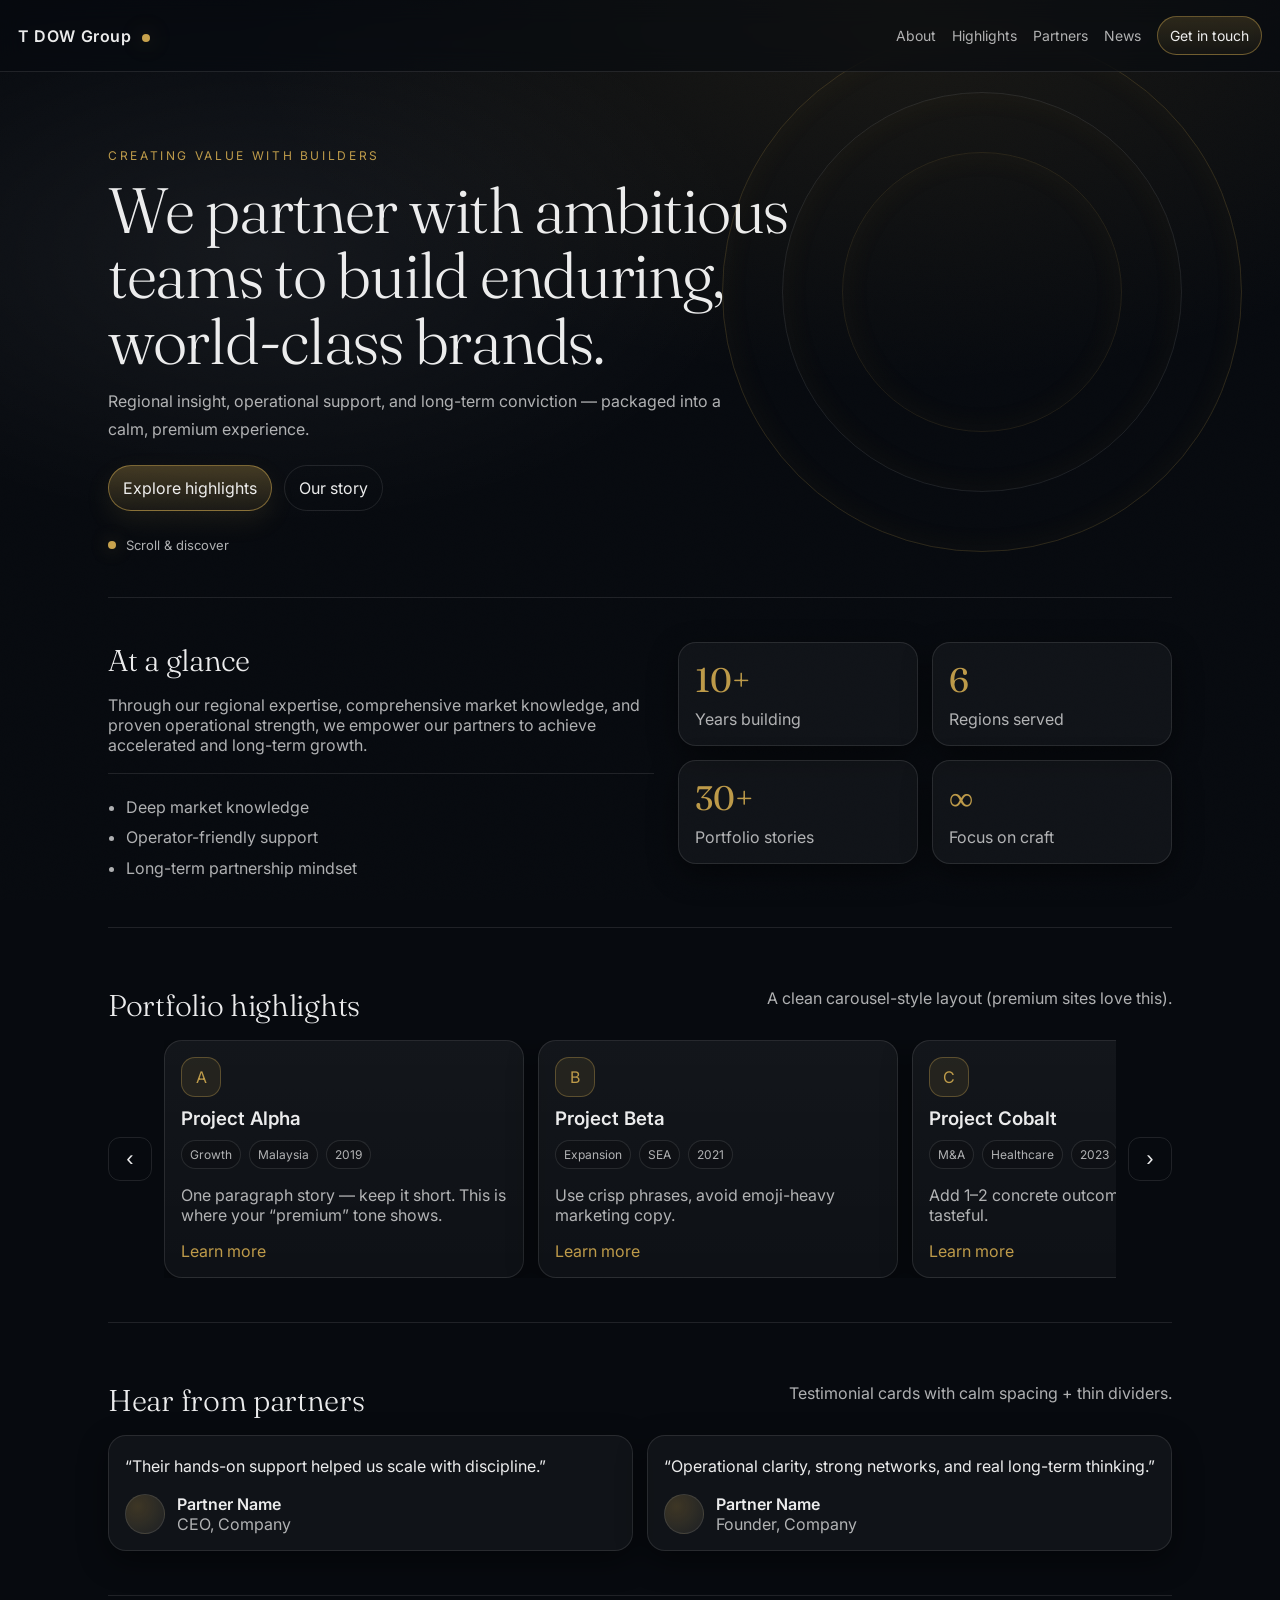
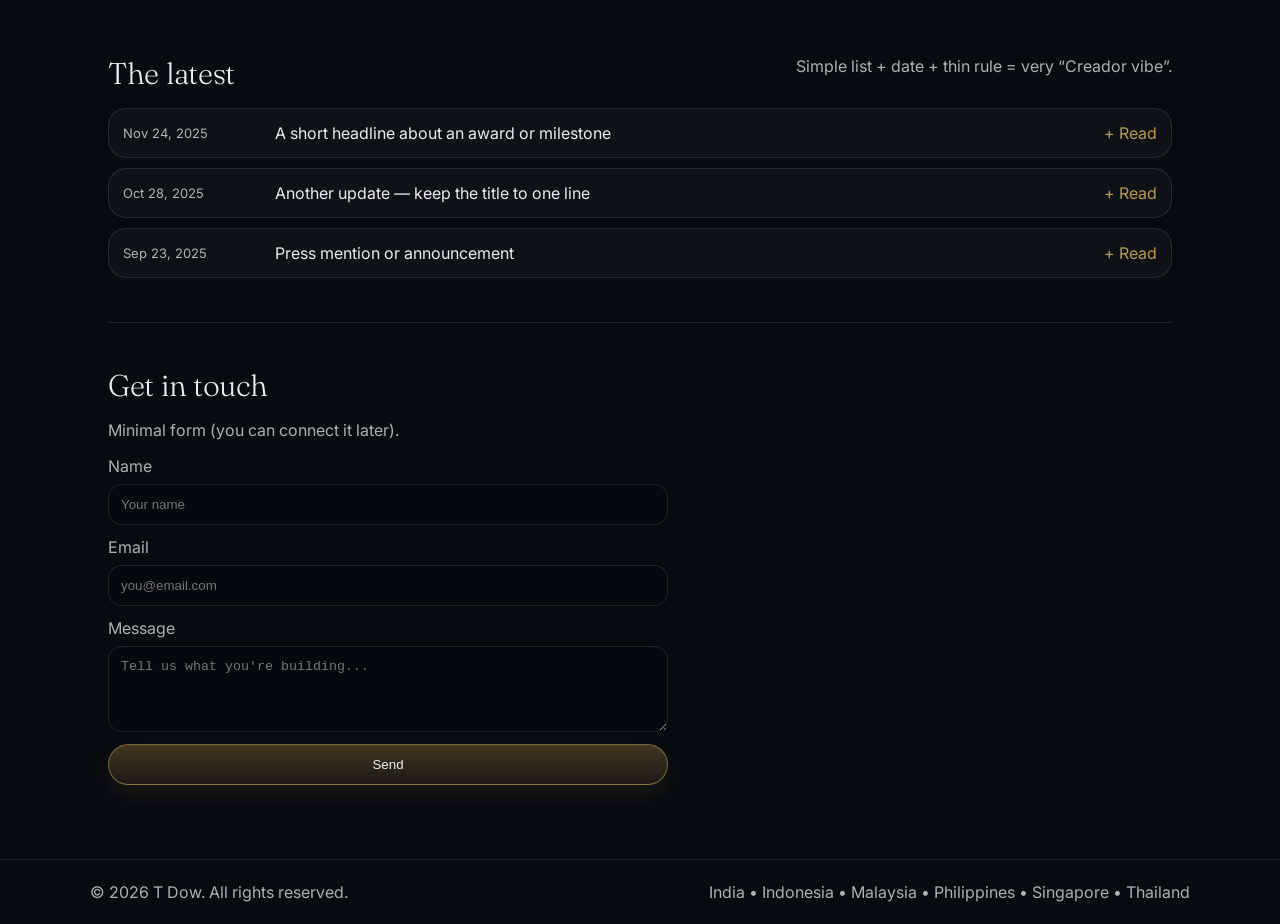
==== index.html @ 88ecb3a6 "Update index.html" ====
<!doctype html>
<html lang="en">
<head>
  <meta charset="UTF-8" />
  <meta name="viewport" content="width=device-width, initial-scale=1.0" />
  <title>T DOW GROUP (TDOW) | Regional Growth Partner</title>

  <meta name="description" content="T DOW GROUP (TDOW) is a regional growth and investment partner supporting ambitious teams across Southeast Asia.">

  <!-- Fonts (similar vibe: serif headline + clean sans) -->
  <link rel="preconnect" href="https://fonts.googleapis.com">
  <link rel="preconnect" href="https://fonts.gstatic.com" crossorigin>
  <link href="https://fonts.googleapis.com/css2?family=Fraunces:opsz,wght@9..144,300;9..144,500&family=Inter:wght@300;400;500;600&display=swap" rel="stylesheet">
  <link rel="icon" href="favicon.ico">
  <link rel="icon" type="image/png" sizes="192x192" href="favicon-192.png">
  <link rel="apple-touch-icon" sizes="192x192" href="favicon-192.png">

  <link rel="stylesheet" href="style.css" />
</head>
<body>
  <div class="noise" aria-hidden="true"></div>

  <header class="topbar">
    <a class="brand" href="#top">T DOW Group</a>

    <nav class="nav" id="nav">
      <a href="#about">About</a>
      <a href="#highlights">Highlights</a>
      <a href="#partners">Partners</a>
      <a href="#news">News</a>
      <a class="pill" href="#contact">Get in touch</a>
    </nav>

    <button class="menuBtn" id="menuBtn" aria-label="Toggle menu" aria-expanded="false">
      <span></span><span></span>
    </button>
  </header>

  <main id="top">
    <section class="hero">
      <div class="heroInner">
        <div class="kicker">Creating value with builders</div>
        <h1 class="headline">
          We partner with ambitious teams to build enduring, world-class brands.
        </h1>
        <p class="subhead">
          Regional insight, operational support, and long-term conviction — packaged into a calm, premium experience.
        </p>

        <div class="ctaRow">
          <a class="btn primary" href="#highlights">Explore highlights</a>
          <a class="btn ghost" href="#about">Our story</a>
        </div>

        <div class="scrollHint">
          <span class="dot"></span>
          <span>Scroll & discover</span>
        </div>
      </div>

      <div class="heroArt" aria-hidden="true">
        <div class="ring"></div>
        <div class="ring r2"></div>
        <div class="ring r3"></div>
      </div>
    </section>

    <section id="about" class="section split reveal">
      <div>
        <h2 class="h2">At a glance</h2>
        <p class="muted">
  Through our regional expertise, comprehensive market knowledge, and proven operational strength, we empower our partners to achieve accelerated and long-term growth.
</p>

        <div class="rule"></div>
        <ul class="bullets">
          <li>Deep market knowledge</li>
          <li>Operator-friendly support</li>
          <li>Long-term partnership mindset</li>
        </ul>
      </div>

      <div class="stats">
        <div class="statCard">
          <div class="statNum">10+</div>
          <div class="statLabel">Years building</div>
        </div>
        <div class="statCard">
          <div class="statNum">6</div>
          <div class="statLabel">Regions served</div>
        </div>
        <div class="statCard">
          <div class="statNum">30+</div>
          <div class="statLabel">Portfolio stories</div>
        </div>
        <div class="statCard">
          <div class="statNum">∞</div>
          <div class="statLabel">Focus on craft</div>
        </div>
      </div>
    </section>

    <section id="highlights" class="section reveal">
      <div class="sectionHead">
        <h2 class="h2">Portfolio highlights</h2>
        <p class="muted">A clean carousel-style layout (premium sites love this).</p>
      </div>

      <div class="carousel" aria-label="Highlights carousel">
        <button class="iconBtn" id="prevBtn" aria-label="Previous">‹</button>

        <div class="track" id="track">
          <!-- Card 1 -->
          <article class="card">
            <div class="logoStub">A</div>
            <h3>Project Alpha</h3>
            <div class="meta">
              <span class="tag">Growth</span>
              <span class="tag">Malaysia</span>
              <span class="tag">2019</span>
            </div>
            <p class="muted">
              One paragraph story — keep it short. This is where your “premium” tone shows.
            </p>
            <a class="link" href="#">Learn more</a>
          </article>

          <!-- Card 2 -->
          <article class="card">
            <div class="logoStub">B</div>
            <h3>Project Beta</h3>
            <div class="meta">
              <span class="tag">Expansion</span>
              <span class="tag">SEA</span>
              <span class="tag">2021</span>
            </div>
            <p class="muted">
              Use crisp phrases, avoid emoji-heavy marketing copy.
            </p>
            <a class="link" href="#">Learn more</a>
          </article>

          <!-- Card 3 -->
          <article class="card">
            <div class="logoStub">C</div>
            <h3>Project Cobalt</h3>
            <div class="meta">
              <span class="tag">M&amp;A</span>
              <span class="tag">Healthcare</span>
              <span class="tag">2023</span>
            </div>
            <p class="muted">
              Add 1–2 concrete outcomes, but keep it tasteful.
            </p>
            <a class="link" href="#">Learn more</a>
          </article>
        </div>

        <button class="iconBtn" id="nextBtn" aria-label="Next">›</button>
      </div>
    </section>

    <section id="partners" class="section reveal">
      <div class="sectionHead">
        <h2 class="h2">Hear from partners</h2>
        <p class="muted">Testimonial cards with calm spacing + thin dividers.</p>
      </div>

      <div class="grid2">
        <article class="quoteCard">
          <p>“Their hands-on support helped us scale with discipline.”</p>
          <div class="who">
            <div class="avatar"></div>
            <div>
              <div class="name">Partner Name</div>
              <div class="title muted">CEO, Company</div>
            </div>
          </div>
        </article>

        <article class="quoteCard">
          <p>“Operational clarity, strong networks, and real long-term thinking.”</p>
          <div class="who">
            <div class="avatar"></div>
            <div>
              <div class="name">Partner Name</div>
              <div class="title muted">Founder, Company</div>
            </div>
          </div>
        </article>
      </div>
    </section>

    <section id="news" class="section reveal">
      <div class="sectionHead">
        <h2 class="h2">The latest</h2>
        <p class="muted">Simple list + date + thin rule = very “Creador vibe”.</p>
      </div>

      <div class="newsList">
        <a class="newsItem" href="#">
          <span class="date">Nov 24, 2025</span>
          <span class="title">A short headline about an award or milestone</span>
          <span class="more">+ Read</span>
        </a>
        <a class="newsItem" href="#">
          <span class="date">Oct 28, 2025</span>
          <span class="title">Another update — keep the title to one line</span>
          <span class="more">+ Read</span>
        </a>
        <a class="newsItem" href="#">
          <span class="date">Sep 23, 2025</span>
          <span class="title">Press mention or announcement</span>
          <span class="more">+ Read</span>
        </a>
      </div>
    </section>

    <section id="contact" class="section reveal contact">
      <h2 class="h2">Get in touch</h2>
      <p class="muted">Minimal form (you can connect it later).</p>

      <form class="form" id="contactForm">
        <label>
          Name
          <input name="name" required placeholder="Your name" />
        </label>
        <label>
          Email
          <input name="email" type="email" required placeholder="you@email.com" />
        </label>
        <label>
          Message
          <textarea name="message" rows="4" required placeholder="Tell us what you're building..."></textarea>
        </label>
        <button class="btn primary" type="submit">Send</button>
        <div class="formNote muted" id="formNote"></div>
      </form>
    </section>
  </main>

  <footer class="footer">
    <div class="footerInner">
      <div class="muted">© <span id="year"></span> T Dow. All rights reserved.</div>
      <div class="muted">India • Indonesia • Malaysia • Philippines • Singapore • Thailand</div>
    </div>
  </footer>

  <script src="script.js"></script>
</body>
</html>
---- style.css ----
:root{
  --bg: #070A0F;
  --panel: rgba(255,255,255,0.04);
  --line: rgba(255,255,255,0.10);
  --text: rgba(255,255,255,0.92);
  --muted: rgba(255,255,255,0.68);
  --gold: #C7A24D;
  --gold2: #9D7E36;

  --radius: 18px;
  --shadow: 0 10px 30px rgba(0,0,0,0.45);
}

*{ box-sizing:border-box; }
html{ scroll-behavior:smooth; }
body{
  margin:0;
  background: radial-gradient(1200px 700px at 70% 0%, rgba(199,162,77,0.10), transparent 55%),
              radial-gradient(900px 500px at 20% 10%, rgba(255,255,255,0.06), transparent 55%),
              var(--bg);
  color:var(--text);
  font-family: Inter, system-ui, -apple-system, Segoe UI, Roboto, Arial, sans-serif;
}

.noise{
  pointer-events:none;
  position:fixed;
  inset:0;
  background-image:url("data:image/svg+xml,%3Csvg xmlns='http://www.w3.org/2000/svg' width='200' height='200'%3E%3Cfilter id='n'%3E%3CfeTurbulence type='fractalNoise' baseFrequency='.9' numOctaves='3' stitchTiles='stitch'/%3E%3C/filter%3E%3Crect width='200' height='200' filter='url(%23n)' opacity='.25'/%3E%3C/svg%3E");
  opacity:.10;
  mix-blend-mode:overlay;
}

/* Topbar */
.topbar{
  position:sticky;
  top:0;
  z-index:20;
  display:flex;
  align-items:center;
  justify-content:space-between;
  padding:16px 18px;
  border-bottom:1px solid var(--line);
  background: rgba(7,10,15,0.55);
  backdrop-filter: blur(12px);
}

.brand{
  color:var(--text);
  text-decoration:none;
  letter-spacing:.6px;
  font-weight:600;
}
.brand::after{
  content:"";
  display:inline-block;
  width:8px; height:8px;
  margin-left:10px;
  border-radius:99px;
  background: var(--gold);
  box-shadow: 0 0 22px rgba(199,162,77,.35);
}

.nav{
  display:flex;
  gap:16px;
  align-items:center;
}
.nav a{
  color:var(--muted);
  text-decoration:none;
  font-size:14px;
}
.nav a:hover{ color:var(--text); }

.pill{
  border:1px solid rgba(199,162,77,.45);
  padding:10px 12px;
  border-radius:999px;
  color:var(--text) !important;
  background: linear-gradient(180deg, rgba(199,162,77,.18), rgba(199,162,77,.06));
}

.menuBtn{
  display:none;
  width:44px; height:44px;
  border:1px solid var(--line);
  border-radius:12px;
  background:transparent;
  cursor:pointer;
  padding:10px;
}
.menuBtn span{
  display:block;
  height:2px;
  background:var(--text);
  margin:6px 0;
  border-radius:99px;
  opacity:.9;
}

/* Layout */
main{ max-width:1100px; margin:0 auto; padding: 0 18px; }

.hero{
  position:relative;
  padding: 72px 0 44px;
  border-bottom:1px solid var(--line);
}
.heroInner{ max-width:760px; }

.kicker{
  display:inline-block;
  font-size:12px;
  letter-spacing: .22em;
  text-transform:uppercase;
  color: rgba(199,162,77,0.95);
  margin-bottom: 14px;
}
.headline{
  font-family: Fraunces, serif;
  font-weight: 300;
  letter-spacing: -.02em;
  font-size: clamp(40px, 5vw, 64px);
  line-height: 1.02;
  margin: 0 0 14px;
}
.subhead{
  margin: 0 0 22px;
  color: var(--muted);
  max-width: 62ch;
  font-size: 16px;
  line-height: 1.75;
}

.ctaRow{ display:flex; gap:12px; flex-wrap:wrap; }

.btn{
  display:inline-flex;
  align-items:center;
  justify-content:center;
  padding: 12px 14px;
  border-radius: 999px;
  border: 1px solid var(--line);
  color: var(--text);
  text-decoration:none;
  background: transparent;
  cursor:pointer;
}
.btn.primary{
  border-color: rgba(199,162,77,.55);
  background: linear-gradient(180deg, rgba(199,162,77,.30), rgba(199,162,77,.10));
  box-shadow: 0 10px 26px rgba(199,162,77,0.10);
}
.btn.ghost:hover{ border-color: rgba(199,162,77,.55); }

.scrollHint{
  margin-top: 26px;
  display:flex;
  gap:10px;
  align-items:center;
  color: var(--muted);
  font-size: 13px;
}
.scrollHint .dot{
  width: 8px; height: 8px;
  border-radius:999px;
  background: var(--gold);
  box-shadow: 0 0 18px rgba(199,162,77,.35);
  animation: pulse 1.6s infinite ease-in-out;
}
@keyframes pulse{
  0%,100%{ transform: translateY(0); opacity: .7; }
  50%{ transform: translateY(3px); opacity: 1; }
}

/* Hero art rings */
.heroArt{
  position:absolute;
  inset: 0 0 auto auto;
  width: 520px;
  height: 520px;
  transform: translate(70px, -40px);
  opacity: .9;
  pointer-events:none;
}
.ring{
  position:absolute;
  inset: 0;
  border-radius: 999px;
  border: 1px solid rgba(199,162,77,.22);
  box-shadow: inset 0 0 40px rgba(199,162,77,.06);
}
.r2{ inset: 60px; border-color: rgba(255,255,255,.10); }
.r3{ inset: 120px; border-color: rgba(199,162,77,.14); }

.section{
  padding: 44px 0;
  border-bottom: 1px solid var(--line);
}
.sectionHead{
  display:flex;
  align-items:flex-end;
  justify-content:space-between;
  gap:18px;
  margin-bottom: 16px;
}
.h2{
  font-family: Fraunces, serif;
  font-weight: 300;
  letter-spacing: -.01em;
  margin:0;
  font-size: 30px;
}
.muted{ color: var(--muted); }
.rule{
  height:1px;
  background: var(--line);
  margin: 18px 0;
}
.bullets{
  padding-left: 18px;
  margin: 0;
  color: var(--muted);
  line-height: 1.9;
}

.split{
  display:grid;
  grid-template-columns: 1.05fr .95fr;
  gap: 24px;
  align-items:start;
}
.stats{
  display:grid;
  grid-template-columns: repeat(2, minmax(0,1fr));
  gap: 14px;
}
.statCard{
  border:1px solid var(--line);
  border-radius: var(--radius);
  background: var(--panel);
  padding: 16px;
  box-shadow: var(--shadow);
}
.statNum{
  font-family: Fraunces, serif;
  font-size: 34px;
  color: rgba(199,162,77,0.95);
}
.statLabel{ margin-top: 8px; color: var(--muted); }

/* Carousel */
.carousel{
  display:grid;
  grid-template-columns: 44px 1fr 44px;
  gap: 12px;
  align-items:center;
}
.iconBtn{
  width:44px; height:44px;
  border-radius: 12px;
  border:1px solid var(--line);
  background: transparent;
  color: var(--text);
  font-size: 22px;
  cursor:pointer;
}
.iconBtn:hover{ border-color: rgba(199,162,77,.45); }

.track{
  display:flex;
  gap: 14px;
  overflow:hidden;
  scroll-behavior:smooth;
}
.card{
  min-width: min(360px, 86vw);
  border:1px solid var(--line);
  background: linear-gradient(180deg, rgba(255,255,255,0.05), rgba(255,255,255,0.03));
  border-radius: var(--radius);
  padding: 16px;
  box-shadow: var(--shadow);
}
.logoStub{
  width: 40px; height: 40px;
  border-radius: 14px;
  display:grid;
  place-items:center;
  border: 1px solid rgba(199,162,77,.35);
  color: rgba(199,162,77,.95);
  background: rgba(199,162,77,.10);
  margin-bottom: 10px;
}
.card h3{ margin: 0 0 10px; font-weight: 600; }
.meta{ display:flex; gap:8px; flex-wrap:wrap; margin-bottom: 10px; }
.tag{
  font-size: 12px;
  color: var(--muted);
  border:1px solid var(--line);
  padding: 6px 8px;
  border-radius: 999px;
  background: rgba(0,0,0,0.10);
}
.link{
  color: rgba(199,162,77,.95);
  text-decoration:none;
}
.link:hover{ text-decoration:underline; }

/* Quotes + News */
.grid2{
  display:grid;
  grid-template-columns: repeat(2, minmax(0,1fr));
  gap: 14px;
}
.quoteCard{
  border:1px solid var(--line);
  border-radius: var(--radius);
  background: var(--panel);
  padding: 16px;
  box-shadow: var(--shadow);
}
.quoteCard p{
  margin:0 0 14px;
  line-height:1.75;
}
.who{ display:flex; gap:12px; align-items:center; }
.avatar{
  width:40px; height:40px;
  border-radius:999px;
  border:1px solid var(--line);
  background: radial-gradient(circle at 30% 30%, rgba(199,162,77,.25), rgba(255,255,255,.06));
}
.name{ font-weight:600; }

.newsList{ display:grid; gap: 10px; }
.newsItem{
  display:grid;
  grid-template-columns: 140px 1fr 70px;
  gap: 12px;
  align-items:center;
  padding: 14px;
  border:1px solid var(--line);
  border-radius: var(--radius);
  background: rgba(255,255,255,0.03);
  text-decoration:none;
  color: var(--text);
}
.newsItem:hover{ border-color: rgba(199,162,77,.35); }
.date{ color: var(--muted); font-size: 13px; }
.more{ color: rgba(199,162,77,.95); text-align:right; }

/* Contact */
.contact{ border-bottom: none; }
.form{
  margin-top: 14px;
  max-width: 560px;
  display:grid;
  gap: 12px;
}
label{ display:grid; gap: 8px; color: var(--muted); }
input, textarea{
  padding: 12px 12px;
  border-radius: 14px;
  border:1px solid var(--line);
  background: rgba(0,0,0,0.18);
  color: var(--text);
  outline:none;
}
input:focus, textarea:focus{ border-color: rgba(199,162,77,.55); }
.formNote{ min-height: 18px; }

/* Footer */
.footer{
  border-top: 1px solid var(--line);
  padding: 22px 18px;
}
.footerInner{
  max-width:1100px;
  margin:0 auto;
  display:flex;
  justify-content:space-between;
  gap:18px;
  flex-wrap:wrap;
}

/* Reveal animation */
.reveal{
  opacity: 0;
  transform: translateY(10px);
  transition: opacity .7s ease, transform .7s ease;
}
.reveal.in{
  opacity: 1;
  transform: translateY(0);
}

/* Responsive */
@media (max-width: 860px){
  .heroArt{ display:none; }
  .split{ grid-template-columns: 1fr; }
  .grid2{ grid-template-columns: 1fr; }
  .sectionHead{ flex-direction:column; align-items:flex-start; }
  .newsItem{ grid-template-columns: 1fr; gap: 6px; }
  .more{ text-align:left; }
  .menuBtn{ display:block; }
  .nav{
    position: fixed;
    top: 70px;
    right: 18px;
    left: 18px;
    display:none;
    flex-direction:column;
    padding: 14px;
    border:1px solid var(--line);
    border-radius: 16px;
    background: rgba(7,10,15,0.85);
    backdrop-filter: blur(12px);
  }
  .nav.open{ display:flex; }
}
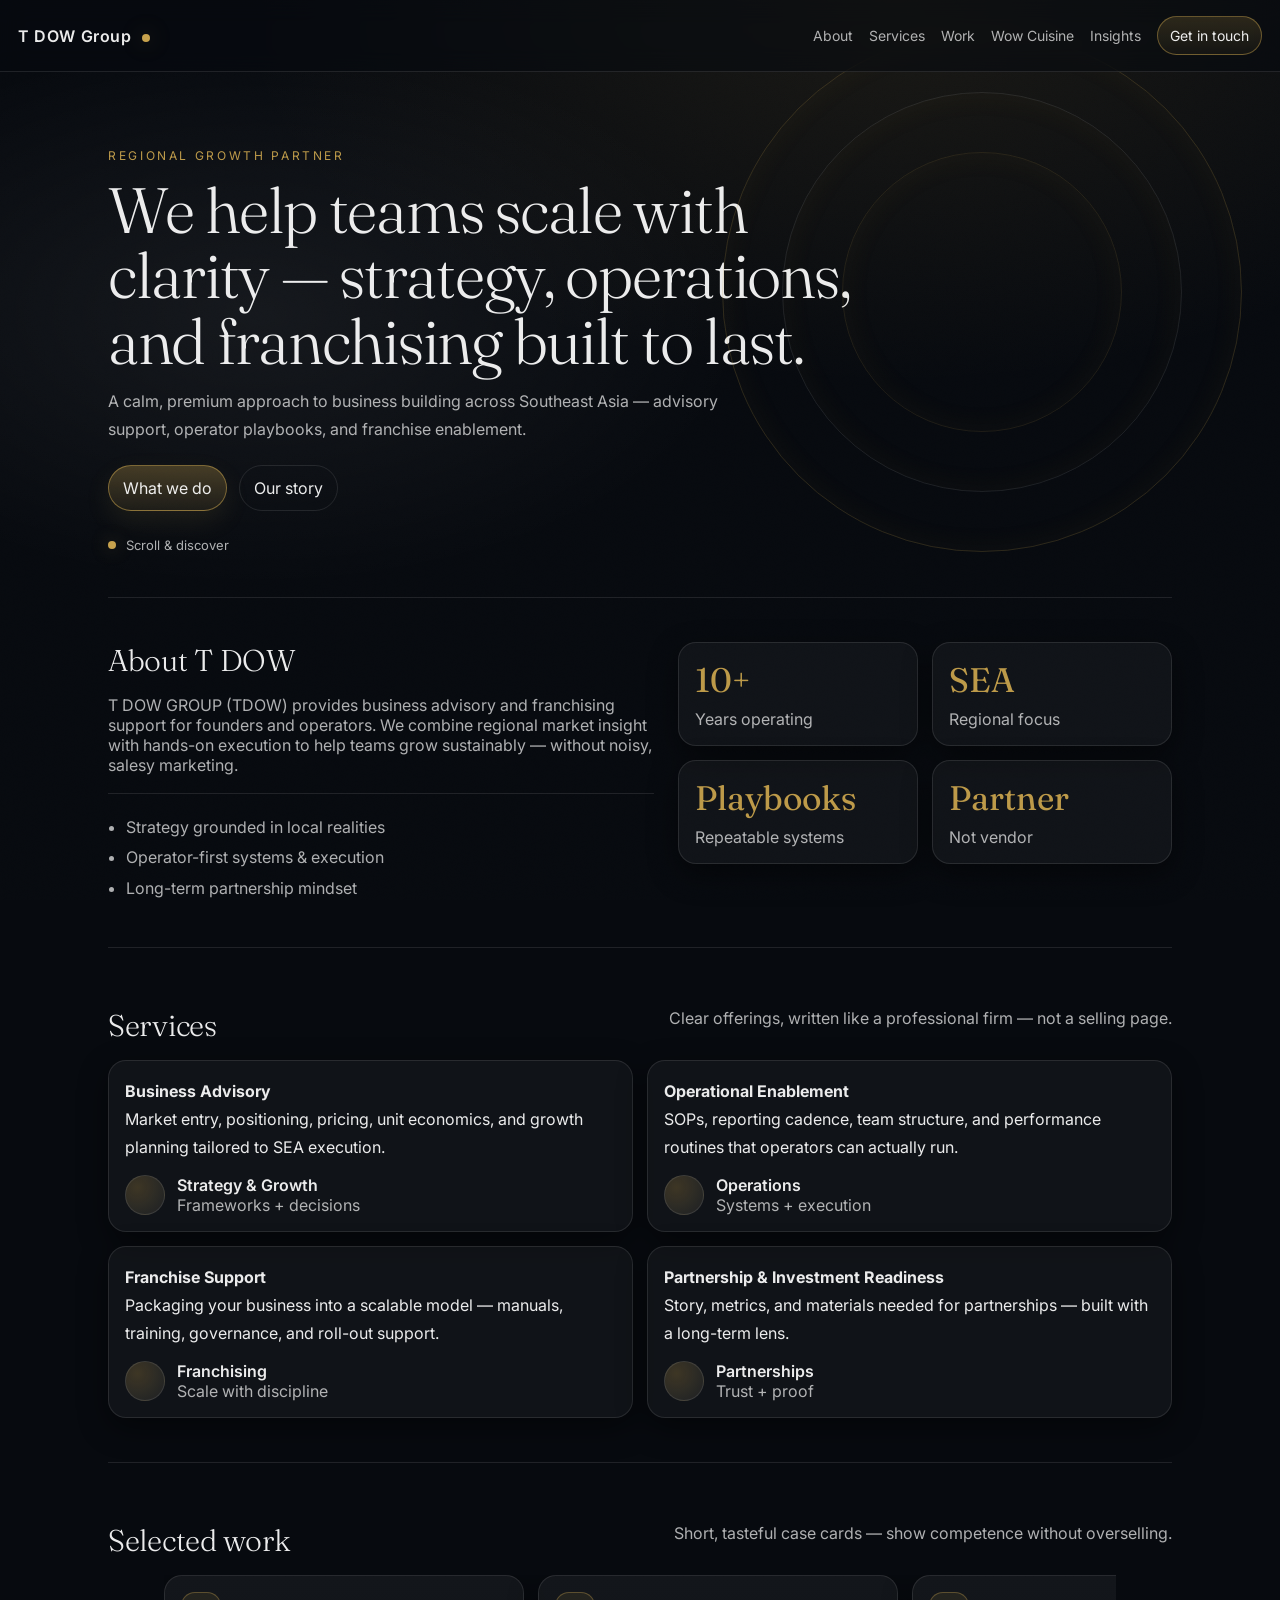
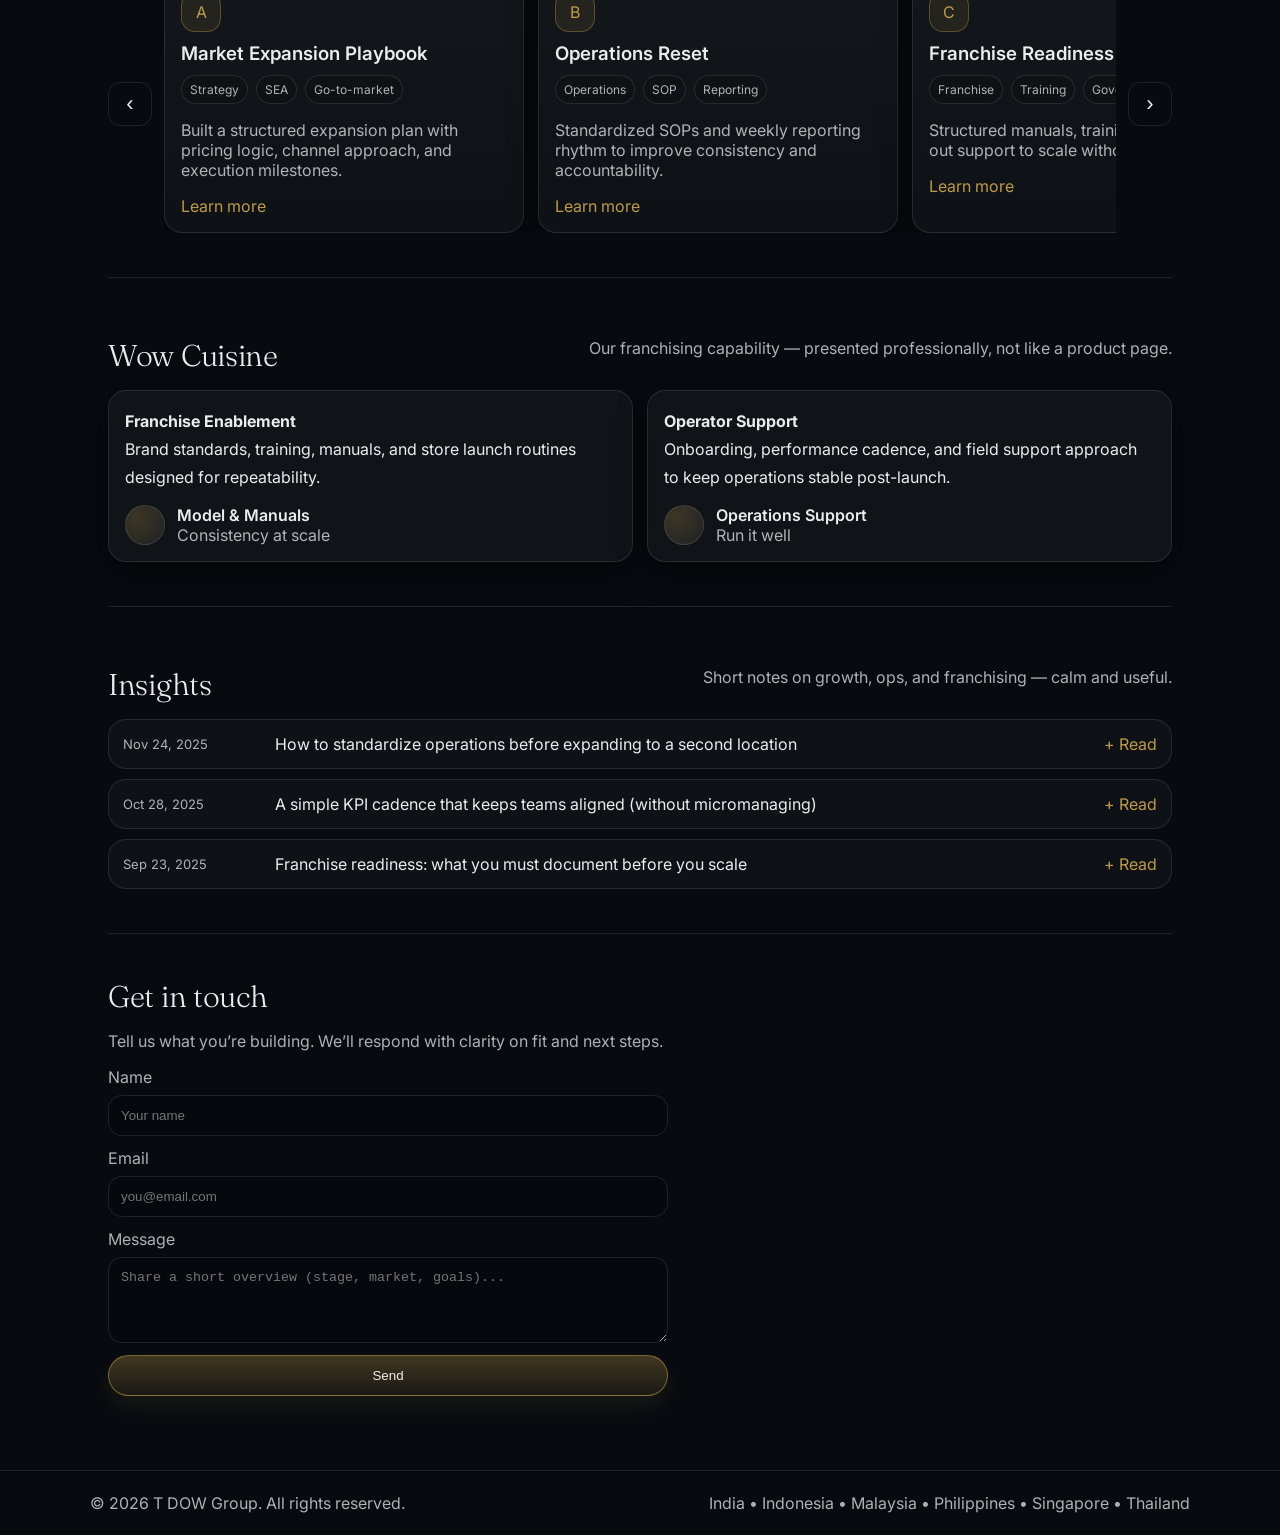
==== commit 0ca3f738: "Update index.html" ====
--- a/index.html
+++ b/index.html
@@ -5,18 +5,20 @@
   <meta name="viewport" content="width=device-width, initial-scale=1.0" />
   <title>T DOW GROUP (TDOW) | Regional Growth Partner</title>
 
-  <meta name="description" content="T DOW GROUP (TDOW) is a regional growth and investment partner supporting ambitious teams across Southeast Asia.">
-
-  <!-- Fonts (similar vibe: serif headline + clean sans) -->
+  <meta name="description" content="T DOW GROUP (TDOW) is a regional growth and advisory partner supporting ambitious teams across Southeast Asia through consulting and franchising support (Wow Cuisine).">
+
+  <!-- Fonts (serif headline + clean sans) -->
   <link rel="preconnect" href="https://fonts.googleapis.com">
   <link rel="preconnect" href="https://fonts.gstatic.com" crossorigin>
   <link href="https://fonts.googleapis.com/css2?family=Fraunces:opsz,wght@9..144,300;9..144,500&family=Inter:wght@300;400;500;600&display=swap" rel="stylesheet">
+
   <link rel="icon" href="favicon.ico">
   <link rel="icon" type="image/png" sizes="192x192" href="favicon-192.png">
   <link rel="apple-touch-icon" sizes="192x192" href="favicon-192.png">
 
   <link rel="stylesheet" href="style.css" />
 </head>
+
 <body>
   <div class="noise" aria-hidden="true"></div>
 
@@ -25,9 +27,10 @@
 
     <nav class="nav" id="nav">
       <a href="#about">About</a>
-      <a href="#highlights">Highlights</a>
-      <a href="#partners">Partners</a>
-      <a href="#news">News</a>
+      <a href="#services">Services</a>
+      <a href="#work">Work</a>
+      <a href="#wowcuisine">Wow Cuisine</a>
+      <a href="#insights">Insights</a>
       <a class="pill" href="#contact">Get in touch</a>
     </nav>
 
@@ -37,18 +40,21 @@
   </header>
 
   <main id="top">
+    <!-- HERO -->
     <section class="hero">
       <div class="heroInner">
-        <div class="kicker">Creating value with builders</div>
+        <div class="kicker">Regional growth partner</div>
+
         <h1 class="headline">
-          We partner with ambitious teams to build enduring, world-class brands.
+          We help teams scale with clarity — strategy, operations, and franchising built to last.
         </h1>
+
         <p class="subhead">
-          Regional insight, operational support, and long-term conviction — packaged into a calm, premium experience.
+          A calm, premium approach to business building across Southeast Asia — advisory support, operator playbooks, and franchise enablement.
         </p>
 
         <div class="ctaRow">
-          <a class="btn primary" href="#highlights">Explore highlights</a>
+          <a class="btn primary" href="#services">What we do</a>
           <a class="btn ghost" href="#about">Our story</a>
         </div>
 
@@ -65,17 +71,21 @@
       </div>
     </section>
 
+    <!-- ABOUT -->
     <section id="about" class="section split reveal">
       <div>
-        <h2 class="h2">At a glance</h2>
+        <h2 class="h2">About T DOW</h2>
+
         <p class="muted">
-  Through our regional expertise, comprehensive market knowledge, and proven operational strength, we empower our partners to achieve accelerated and long-term growth.
-</p>
+          T DOW GROUP (TDOW) provides business advisory and franchising support for founders and operators.
+          We combine regional market insight with hands-on execution to help teams grow sustainably — without noisy, salesy marketing.
+        </p>
 
         <div class="rule"></div>
+
         <ul class="bullets">
-          <li>Deep market knowledge</li>
-          <li>Operator-friendly support</li>
+          <li>Strategy grounded in local realities</li>
+          <li>Operator-first systems & execution</li>
           <li>Long-term partnership mindset</li>
         </ul>
       </div>
@@ -83,74 +93,136 @@
       <div class="stats">
         <div class="statCard">
           <div class="statNum">10+</div>
-          <div class="statLabel">Years building</div>
+          <div class="statLabel">Years operating</div>
         </div>
         <div class="statCard">
-          <div class="statNum">6</div>
-          <div class="statLabel">Regions served</div>
+          <div class="statNum">SEA</div>
+          <div class="statLabel">Regional focus</div>
         </div>
         <div class="statCard">
-          <div class="statNum">30+</div>
-          <div class="statLabel">Portfolio stories</div>
+          <div class="statNum">Playbooks</div>
+          <div class="statLabel">Repeatable systems</div>
         </div>
         <div class="statCard">
-          <div class="statNum">∞</div>
-          <div class="statLabel">Focus on craft</div>
-        </div>
-      </div>
-    </section>
-
-    <section id="highlights" class="section reveal">
+          <div class="statNum">Partner</div>
+          <div class="statLabel">Not vendor</div>
+        </div>
+      </div>
+    </section>
+
+    <!-- SERVICES -->
+    <section id="services" class="section reveal">
       <div class="sectionHead">
-        <h2 class="h2">Portfolio highlights</h2>
-        <p class="muted">A clean carousel-style layout (premium sites love this).</p>
-      </div>
-
-      <div class="carousel" aria-label="Highlights carousel">
+        <h2 class="h2">Services</h2>
+        <p class="muted">
+          Clear offerings, written like a professional firm — not a selling page.
+        </p>
+      </div>
+
+      <div class="grid2">
+        <article class="quoteCard">
+          <p><strong>Business Advisory</strong><br>
+            Market entry, positioning, pricing, unit economics, and growth planning tailored to SEA execution.
+          </p>
+          <div class="who">
+            <div class="avatar"></div>
+            <div>
+              <div class="name">Strategy & Growth</div>
+              <div class="title muted">Frameworks + decisions</div>
+            </div>
+          </div>
+        </article>
+
+        <article class="quoteCard">
+          <p><strong>Operational Enablement</strong><br>
+            SOPs, reporting cadence, team structure, and performance routines that operators can actually run.
+          </p>
+          <div class="who">
+            <div class="avatar"></div>
+            <div>
+              <div class="name">Operations</div>
+              <div class="title muted">Systems + execution</div>
+            </div>
+          </div>
+        </article>
+
+        <article class="quoteCard">
+          <p><strong>Franchise Support</strong><br>
+            Packaging your business into a scalable model — manuals, training, governance, and roll-out support.
+          </p>
+          <div class="who">
+            <div class="avatar"></div>
+            <div>
+              <div class="name">Franchising</div>
+              <div class="title muted">Scale with discipline</div>
+            </div>
+          </div>
+        </article>
+
+        <article class="quoteCard">
+          <p><strong>Partnership & Investment Readiness</strong><br>
+            Story, metrics, and materials needed for partnerships — built with a long-term lens.
+          </p>
+          <div class="who">
+            <div class="avatar"></div>
+            <div>
+              <div class="name">Partnerships</div>
+              <div class="title muted">Trust + proof</div>
+            </div>
+          </div>
+        </article>
+      </div>
+    </section>
+
+    <!-- WORK / CASES (re-using your carousel mechanics) -->
+    <section id="work" class="section reveal">
+      <div class="sectionHead">
+        <h2 class="h2">Selected work</h2>
+        <p class="muted">Short, tasteful case cards — show competence without overselling.</p>
+      </div>
+
+      <div class="carousel" aria-label="Work carousel">
         <button class="iconBtn" id="prevBtn" aria-label="Previous">‹</button>
 
         <div class="track" id="track">
-          <!-- Card 1 -->
           <article class="card">
             <div class="logoStub">A</div>
-            <h3>Project Alpha</h3>
+            <h3>Market Expansion Playbook</h3>
             <div class="meta">
-              <span class="tag">Growth</span>
-              <span class="tag">Malaysia</span>
-              <span class="tag">2019</span>
+              <span class="tag">Strategy</span>
+              <span class="tag">SEA</span>
+              <span class="tag">Go-to-market</span>
             </div>
             <p class="muted">
-              One paragraph story — keep it short. This is where your “premium” tone shows.
+              Built a structured expansion plan with pricing logic, channel approach, and execution milestones.
             </p>
             <a class="link" href="#">Learn more</a>
           </article>
 
-          <!-- Card 2 -->
           <article class="card">
             <div class="logoStub">B</div>
-            <h3>Project Beta</h3>
+            <h3>Operations Reset</h3>
             <div class="meta">
-              <span class="tag">Expansion</span>
-              <span class="tag">SEA</span>
-              <span class="tag">2021</span>
+              <span class="tag">Operations</span>
+              <span class="tag">SOP</span>
+              <span class="tag">Reporting</span>
             </div>
             <p class="muted">
-              Use crisp phrases, avoid emoji-heavy marketing copy.
+              Standardized SOPs and weekly reporting rhythm to improve consistency and accountability.
             </p>
             <a class="link" href="#">Learn more</a>
           </article>
 
-          <!-- Card 3 -->
           <article class="card">
             <div class="logoStub">C</div>
-            <h3>Project Cobalt</h3>
+            <h3>Franchise Readiness Pack</h3>
             <div class="meta">
-              <span class="tag">M&amp;A</span>
-              <span class="tag">Healthcare</span>
-              <span class="tag">2023</span>
+              <span class="tag">Franchise</span>
+              <span class="tag">Training</span>
+              <span class="tag">Governance</span>
             </div>
             <p class="muted">
-              Add 1–2 concrete outcomes, but keep it tasteful.
+              Structured manuals, training flow, and roll-out support to scale without losing quality.
             </p>
             <a class="link" href="#">Learn more</a>
           </article>
@@ -160,65 +232,76 @@
       </div>
     </section>
 
-    <section id="partners" class="section reveal">
+    <!-- WOW CUISINE (franchise as a credible line, not “selling food”) -->
+    <section id="wowcuisine" class="section reveal">
       <div class="sectionHead">
-        <h2 class="h2">Hear from partners</h2>
-        <p class="muted">Testimonial cards with calm spacing + thin dividers.</p>
+        <h2 class="h2">Wow Cuisine</h2>
+        <p class="muted">
+          Our franchising capability — presented professionally, not like a product page.
+        </p>
       </div>
 
       <div class="grid2">
         <article class="quoteCard">
-          <p>“Their hands-on support helped us scale with discipline.”</p>
-          <div class="who">
-            <div class="avatar"></div>
-            <div>
-              <div class="name">Partner Name</div>
-              <div class="title muted">CEO, Company</div>
-            </div>
-          </div>
-        </article>
-
-        <article class="quoteCard">
-          <p>“Operational clarity, strong networks, and real long-term thinking.”</p>
-          <div class="who">
-            <div class="avatar"></div>
-            <div>
-              <div class="name">Partner Name</div>
-              <div class="title muted">Founder, Company</div>
-            </div>
-          </div>
-        </article>
-      </div>
-    </section>
-
-    <section id="news" class="section reveal">
+          <p><strong>Franchise Enablement</strong><br>
+            Brand standards, training, manuals, and store launch routines designed for repeatability.
+          </p>
+          <div class="who">
+            <div class="avatar"></div>
+            <div>
+              <div class="name">Model & Manuals</div>
+              <div class="title muted">Consistency at scale</div>
+            </div>
+          </div>
+        </article>
+
+        <article class="quoteCard">
+          <p><strong>Operator Support</strong><br>
+            Onboarding, performance cadence, and field support approach to keep operations stable post-launch.
+          </p>
+          <div class="who">
+            <div class="avatar"></div>
+            <div>
+              <div class="name">Operations Support</div>
+              <div class="title muted">Run it well</div>
+            </div>
+          </div>
+        </article>
+      </div>
+    </section>
+
+    <!-- INSIGHTS (replace “News” to sound more premium/firm-like) -->
+    <section id="insights" class="section reveal">
       <div class="sectionHead">
-        <h2 class="h2">The latest</h2>
-        <p class="muted">Simple list + date + thin rule = very “Creador vibe”.</p>
+        <h2 class="h2">Insights</h2>
+        <p class="muted">Short notes on growth, ops, and franchising — calm and useful.</p>
       </div>
 
       <div class="newsList">
         <a class="newsItem" href="#">
           <span class="date">Nov 24, 2025</span>
-          <span class="title">A short headline about an award or milestone</span>
+          <span class="title">How to standardize operations before expanding to a second location</span>
           <span class="more">+ Read</span>
         </a>
         <a class="newsItem" href="#">
           <span class="date">Oct 28, 2025</span>
-          <span class="title">Another update — keep the title to one line</span>
+          <span class="title">A simple KPI cadence that keeps teams aligned (without micromanaging)</span>
           <span class="more">+ Read</span>
         </a>
         <a class="newsItem" href="#">
           <span class="date">Sep 23, 2025</span>
-          <span class="title">Press mention or announcement</span>
+          <span class="title">Franchise readiness: what you must document before you scale</span>
           <span class="more">+ Read</span>
         </a>
       </div>
     </section>
 
+    <!-- CONTACT -->
     <section id="contact" class="section reveal contact">
       <h2 class="h2">Get in touch</h2>
-      <p class="muted">Minimal form (you can connect it later).</p>
+      <p class="muted">
+        Tell us what you’re building. We’ll respond with clarity on fit and next steps.
+      </p>
 
       <form class="form" id="contactForm">
         <label>
@@ -231,8 +314,9 @@
         </label>
         <label>
           Message
-          <textarea name="message" rows="4" required placeholder="Tell us what you're building..."></textarea>
+          <textarea name="message" rows="4" required placeholder="Share a short overview (stage, market, goals)..."></textarea>
         </label>
+
         <button class="btn primary" type="submit">Send</button>
         <div class="formNote muted" id="formNote"></div>
       </form>
@@ -241,7 +325,7 @@
 
   <footer class="footer">
     <div class="footerInner">
-      <div class="muted">© <span id="year"></span> T Dow. All rights reserved.</div>
+      <div class="muted">© <span id="year"></span> T DOW Group. All rights reserved.</div>
       <div class="muted">India • Indonesia • Malaysia • Philippines • Singapore • Thailand</div>
     </div>
   </footer>
@@ -249,11 +333,3 @@
   <script src="script.js"></script>
 </body>
 </html>
-
-
-
-
-
-
-
-
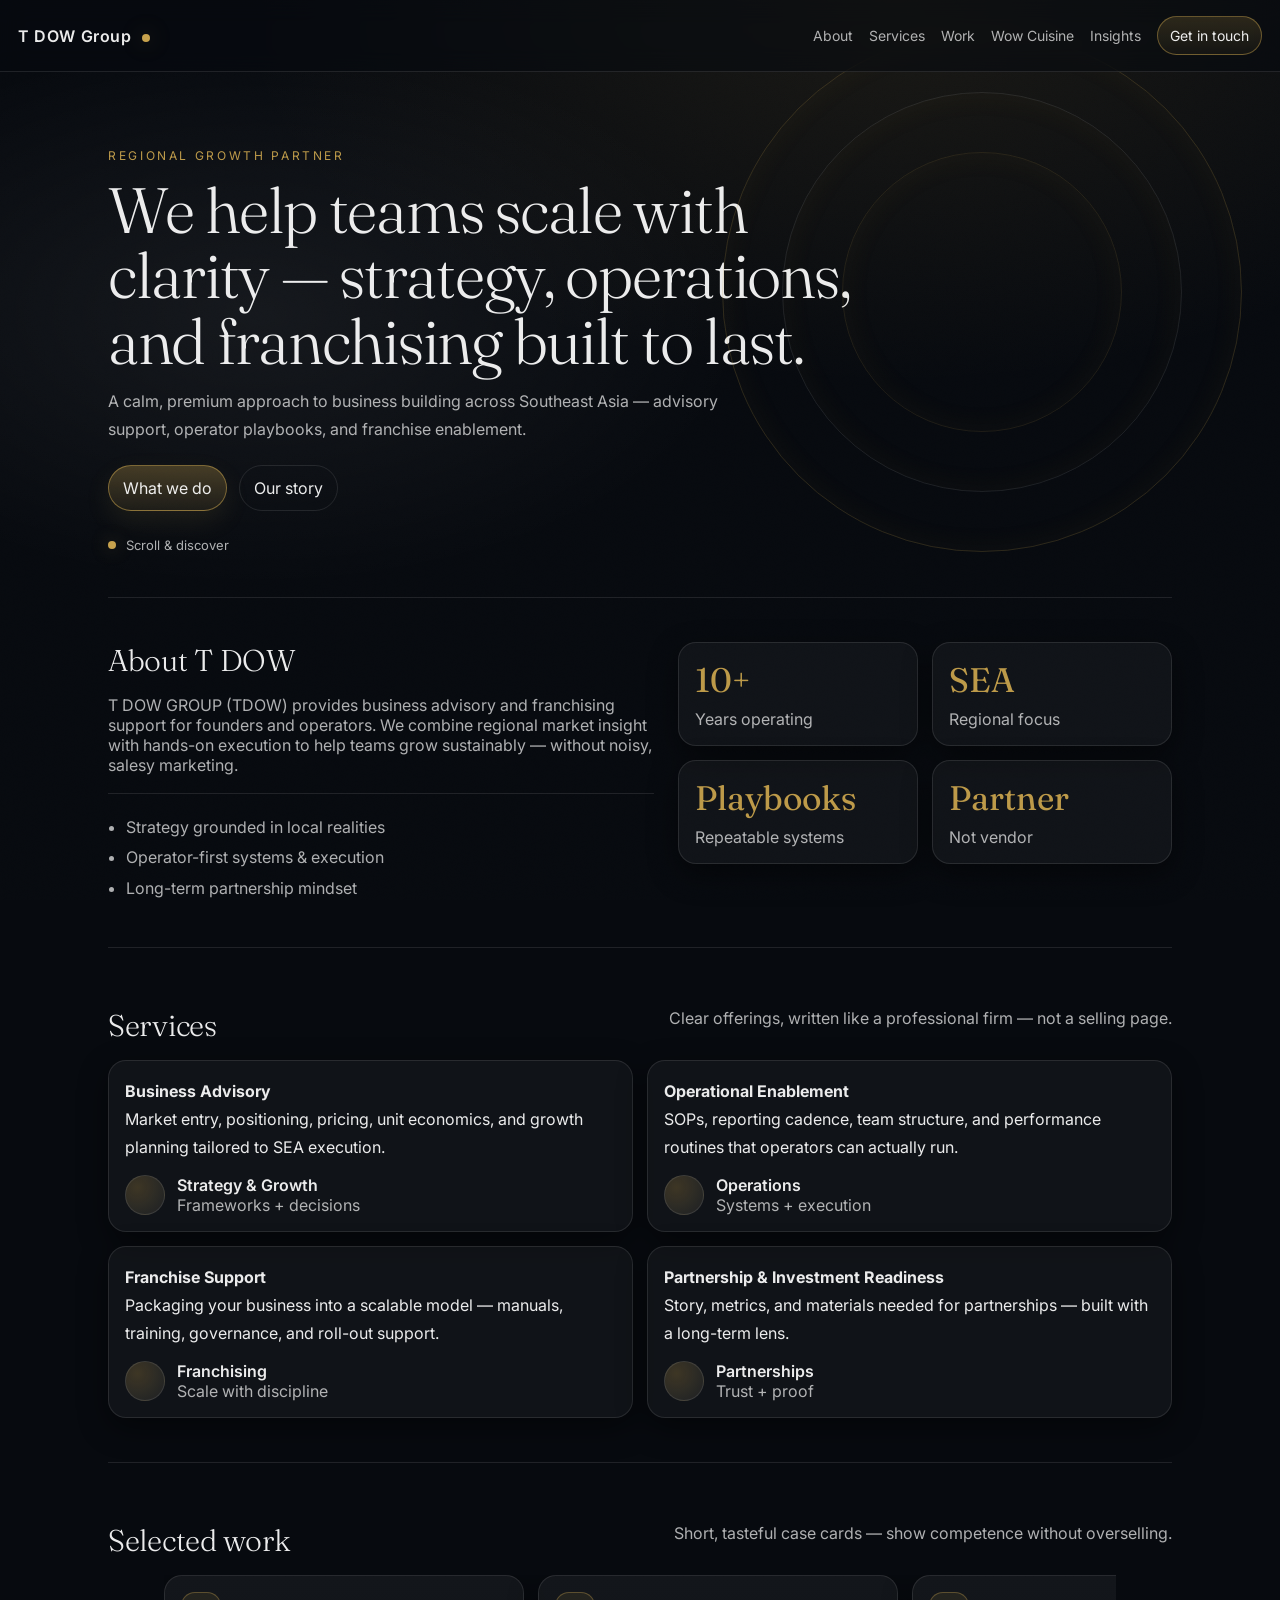
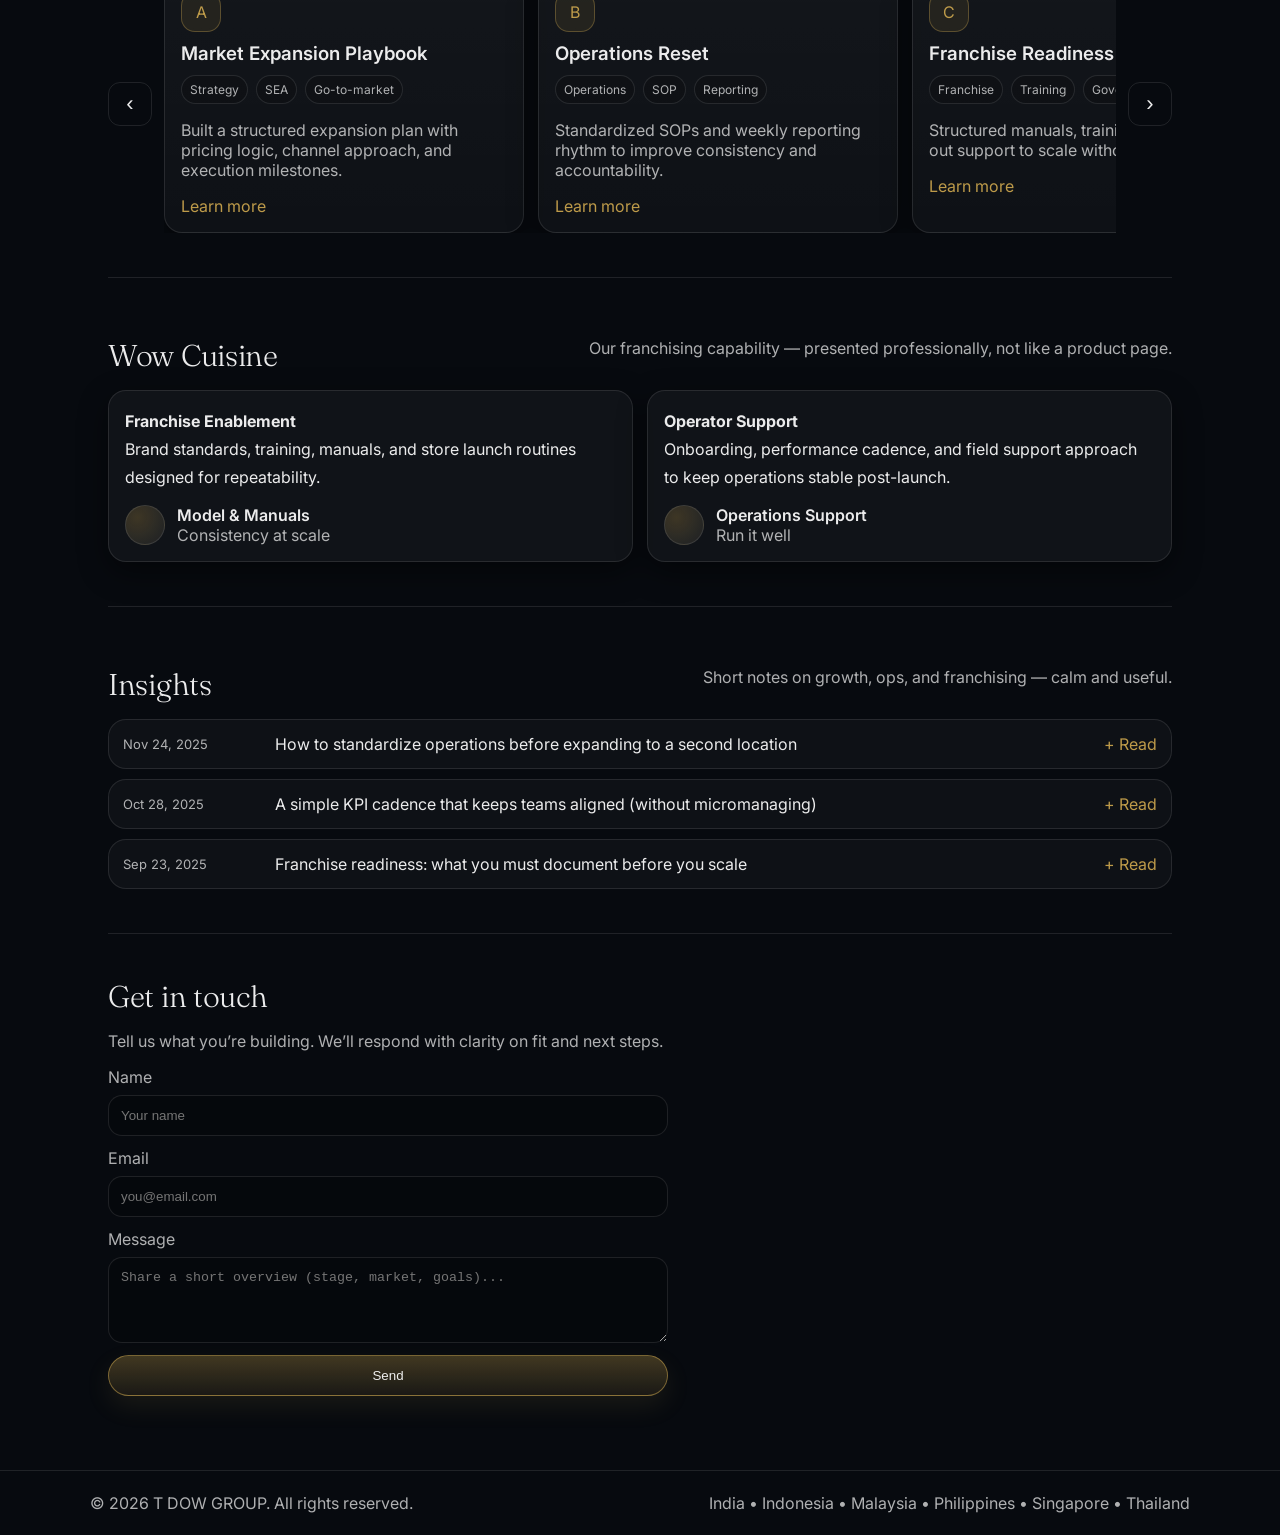
==== commit 01a57e16: "Update index.html" ====
--- a/index.html
+++ b/index.html
@@ -325,7 +325,7 @@
 
   <footer class="footer">
     <div class="footerInner">
-      <div class="muted">© <span id="year"></span> T DOW Group. All rights reserved.</div>
+      <div class="muted">© <span id="year"></span> T DOW GROUP. All rights reserved.</div>
       <div class="muted">India • Indonesia • Malaysia • Philippines • Singapore • Thailand</div>
     </div>
   </footer>
@@ -333,3 +333,4 @@
   <script src="script.js"></script>
 </body>
 </html>
+
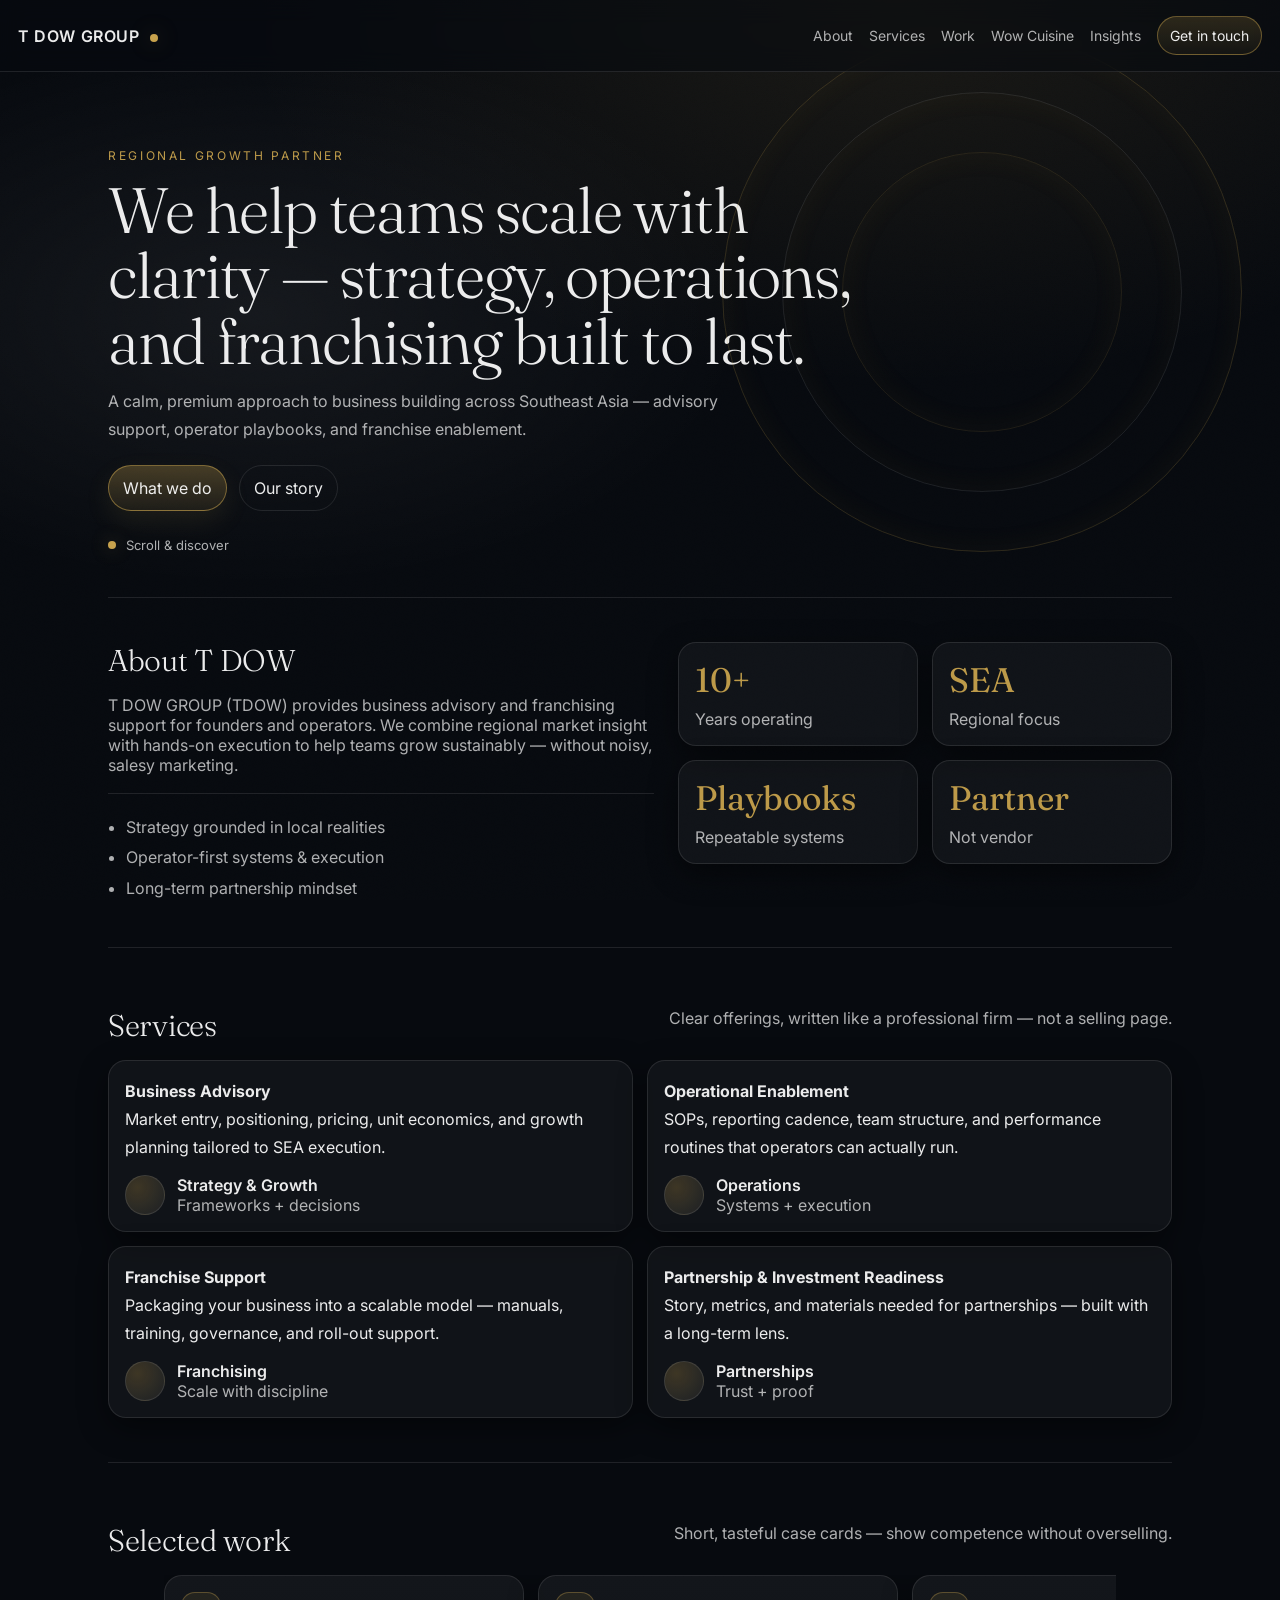
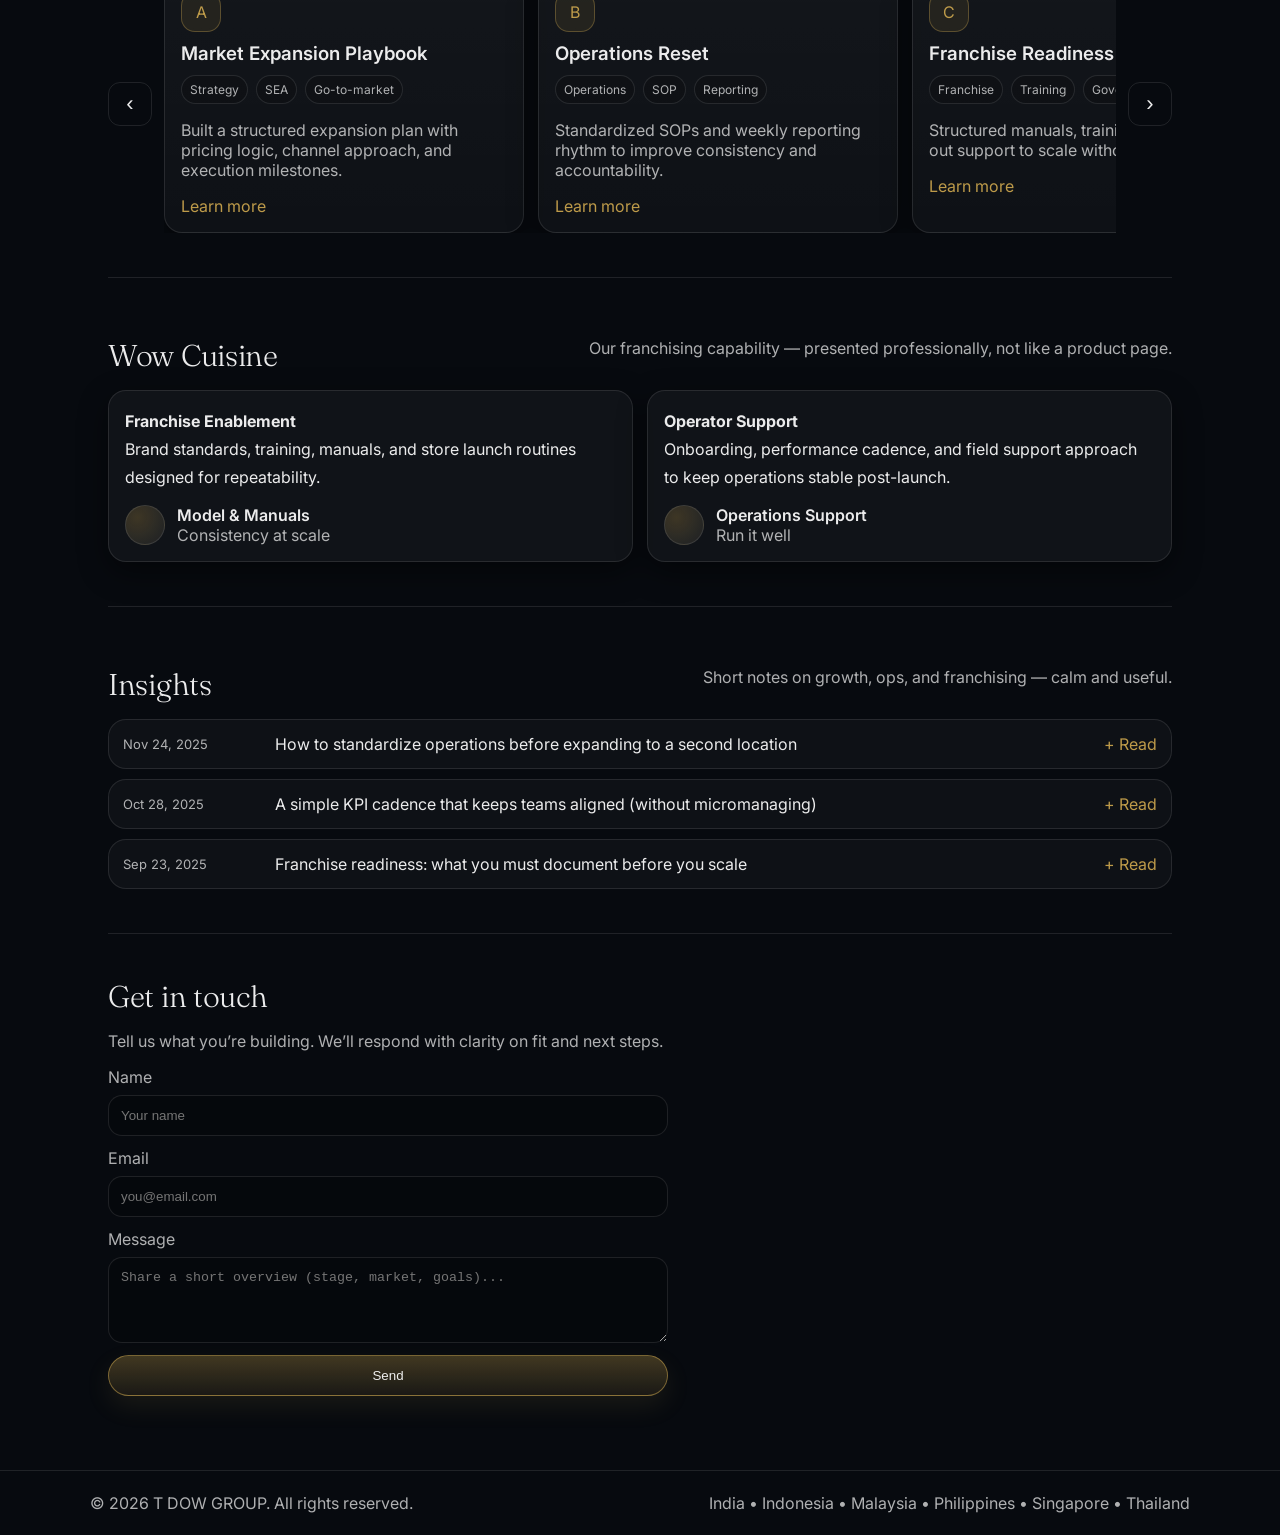
==== commit b52fce50: "Update index.html" ====
--- a/index.html
+++ b/index.html
@@ -23,7 +23,7 @@
   <div class="noise" aria-hidden="true"></div>
 
   <header class="topbar">
-    <a class="brand" href="#top">T DOW Group</a>
+    <a class="brand" href="#top">T DOW GROUP</a>
 
     <nav class="nav" id="nav">
       <a href="#about">About</a>
@@ -334,3 +334,4 @@
 </body>
 </html>
 
+
--- a/style.css
+++ b/style.css
@@ -1,4 +1,9 @@
+/* =========================
+   TDOW Dual Theme (Dark Hero → Light from #about onwards)
+   ========================= */
+
 :root{
+  /* Dark (default) */
   --bg: #070A0F;
   --panel: rgba(255,255,255,0.04);
   --line: rgba(255,255,255,0.10);
@@ -9,19 +14,50 @@
 
   --radius: 18px;
   --shadow: 0 10px 30px rgba(0,0,0,0.45);
+
+  --ease: cubic-bezier(.2,.8,.2,1);
+}
+
+/* Light theme override (Blacksire editorial feel) */
+:root[data-theme="light"]{
+  --bg: #F4F2ED;                 /* 米白 */
+  --panel: rgba(0,0,0,0.03);
+  --line: rgba(0,0,0,0.10);
+  --text: rgba(16,16,16,0.92);   /* 深灰黑字 */
+  --muted: rgba(16,16,16,0.62);
+  --shadow: 0 10px 30px rgba(0,0,0,0.12);
 }
 
 *{ box-sizing:border-box; }
 html{ scroll-behavior:smooth; }
+
+/* Smooth theme transition */
+body, .topbar, .card, .quoteCard, .statCard, .newsItem,
+input, textarea, .pill, .btn, .ring, .tag, .iconBtn, .nav{
+  transition: background-color .35s var(--ease),
+              color .35s var(--ease),
+              border-color .35s var(--ease),
+              box-shadow .35s var(--ease),
+              opacity .35s var(--ease),
+              filter .35s var(--ease);
+}
+
 body{
   margin:0;
-  background: radial-gradient(1200px 700px at 70% 0%, rgba(199,162,77,0.10), transparent 55%),
-              radial-gradient(900px 500px at 20% 10%, rgba(255,255,255,0.06), transparent 55%),
-              var(--bg);
+  background:
+    radial-gradient(1200px 700px at 70% 0%, rgba(199,162,77,0.10), transparent 55%),
+    radial-gradient(900px 500px at 20% 10%, rgba(255,255,255,0.06), transparent 55%),
+    var(--bg);
   color:var(--text);
   font-family: Inter, system-ui, -apple-system, Segoe UI, Roboto, Arial, sans-serif;
 }
 
+/* Light mode: remove gold glow background → clean editorial */
+:root[data-theme="light"] body{
+  background: var(--bg);
+}
+
+/* Noise */
 .noise{
   pointer-events:none;
   position:fixed;
@@ -45,6 +81,12 @@
   backdrop-filter: blur(12px);
 }
 
+/* Topbar adapts in light mode */
+:root[data-theme="light"] .topbar{
+  background: rgba(244,242,237,0.75);
+  backdrop-filter: blur(10px);
+}
+
 .brand{
   color:var(--text);
   text-decoration:none;
@@ -61,6 +103,12 @@
   box-shadow: 0 0 22px rgba(199,162,77,.35);
 }
 
+/* Light mode: make dot more “print-like” */
+:root[data-theme="light"] .brand::after{
+  box-shadow:none;
+  filter:saturate(.85);
+}
+
 .nav{
   display:flex;
   gap:16px;
@@ -79,6 +127,13 @@
   border-radius:999px;
   color:var(--text) !important;
   background: linear-gradient(180deg, rgba(199,162,77,.18), rgba(199,162,77,.06));
+}
+
+/* Light mode: pill becomes monochrome (consulting vibe) */
+:root[data-theme="light"] .pill{
+  border:1px solid var(--line);
+  background: rgba(0,0,0,0.05);
+  color: var(--text) !important;
 }
 
 .menuBtn{
@@ -117,6 +172,13 @@
   color: rgba(199,162,77,0.95);
   margin-bottom: 14px;
 }
+
+/* Light mode: kicker becomes subtle */
+:root[data-theme="light"] .kicker{
+  color: rgba(16,16,16,0.72);
+  letter-spacing: .24em;
+}
+
 .headline{
   font-family: Fraunces, serif;
   font-weight: 300;
@@ -154,6 +216,13 @@
 }
 .btn.ghost:hover{ border-color: rgba(199,162,77,.55); }
 
+/* Light mode: primary becomes monochrome */
+:root[data-theme="light"] .btn.primary{
+  border-color: rgba(0,0,0,0.16);
+  background: rgba(0,0,0,0.06);
+  box-shadow:none;
+}
+
 .scrollHint{
   margin-top: 26px;
   display:flex;
@@ -169,6 +238,8 @@
   box-shadow: 0 0 18px rgba(199,162,77,.35);
   animation: pulse 1.6s infinite ease-in-out;
 }
+:root[data-theme="light"] .scrollHint .dot{ box-shadow:none; }
+
 @keyframes pulse{
   0%,100%{ transform: translateY(0); opacity: .7; }
   50%{ transform: translateY(3px); opacity: 1; }
@@ -194,6 +265,9 @@
 .r2{ inset: 60px; border-color: rgba(255,255,255,.10); }
 .r3{ inset: 120px; border-color: rgba(199,162,77,.14); }
 
+/* Light mode: hide decorative rings for editorial cleanliness */
+:root[data-theme="light"] .heroArt{ display:none; }
+
 .section{
   padding: 44px 0;
   border-bottom: 1px solid var(--line);
@@ -250,6 +324,11 @@
 }
 .statLabel{ margin-top: 8px; color: var(--muted); }
 
+/* Light mode: numbers become dark (no gold emphasis) */
+:root[data-theme="light"] .statNum{
+  color: rgba(16,16,16,0.88);
+}
+
 /* Carousel */
 .carousel{
   display:grid;
@@ -267,6 +346,7 @@
   cursor:pointer;
 }
 .iconBtn:hover{ border-color: rgba(199,162,77,.45); }
+:root[data-theme="light"] .iconBtn:hover{ border-color: rgba(0,0,0,0.20); }
 
 .track{
   display:flex;
@@ -282,6 +362,12 @@
   padding: 16px;
   box-shadow: var(--shadow);
 }
+
+/* Light mode card surface */
+:root[data-theme="light"] .card{
+  background: rgba(255,255,255,0.70);
+}
+
 .logoStub{
   width: 40px; height: 40px;
   border-radius: 14px;
@@ -292,6 +378,13 @@
   background: rgba(199,162,77,.10);
   margin-bottom: 10px;
 }
+/* Light mode: logo stub becomes monochrome */
+:root[data-theme="light"] .logoStub{
+  border: 1px solid rgba(0,0,0,0.12);
+  color: rgba(16,16,16,0.82);
+  background: rgba(0,0,0,0.05);
+}
+
 .card h3{ margin: 0 0 10px; font-weight: 600; }
 .meta{ display:flex; gap:8px; flex-wrap:wrap; margin-bottom: 10px; }
 .tag{
@@ -302,11 +395,18 @@
   border-radius: 999px;
   background: rgba(0,0,0,0.10);
 }
+:root[data-theme="light"] .tag{
+  background: rgba(0,0,0,0.04);
+}
+
 .link{
   color: rgba(199,162,77,.95);
   text-decoration:none;
 }
 .link:hover{ text-decoration:underline; }
+:root[data-theme="light"] .link{
+  color: rgba(16,16,16,0.86);
+}
 
 /* Quotes + News */
 .grid2{
@@ -321,6 +421,10 @@
   padding: 16px;
   box-shadow: var(--shadow);
 }
+:root[data-theme="light"] .quoteCard{
+  background: rgba(255,255,255,0.70);
+}
+
 .quoteCard p{
   margin:0 0 14px;
   line-height:1.75;
@@ -332,6 +436,9 @@
   border:1px solid var(--line);
   background: radial-gradient(circle at 30% 30%, rgba(199,162,77,.25), rgba(255,255,255,.06));
 }
+:root[data-theme="light"] .avatar{
+  background: rgba(0,0,0,0.06);
+}
 .name{ font-weight:600; }
 
 .newsList{ display:grid; gap: 10px; }
@@ -347,9 +454,15 @@
   text-decoration:none;
   color: var(--text);
 }
+:root[data-theme="light"] .newsItem{
+  background: rgba(255,255,255,0.70);
+}
 .newsItem:hover{ border-color: rgba(199,162,77,.35); }
+:root[data-theme="light"] .newsItem:hover{ border-color: rgba(0,0,0,0.20); }
+
 .date{ color: var(--muted); font-size: 13px; }
 .more{ color: rgba(199,162,77,.95); text-align:right; }
+:root[data-theme="light"] .more{ color: rgba(16,16,16,0.82); }
 
 /* Contact */
 .contact{ border-bottom: none; }
@@ -369,6 +482,12 @@
   outline:none;
 }
 input:focus, textarea:focus{ border-color: rgba(199,162,77,.55); }
+
+:root[data-theme="light"] input,
+:root[data-theme="light"] textarea{
+  background: rgba(255,255,255,0.75);
+  color: var(--text);
+}
 .formNote{ min-height: 18px; }
 
 /* Footer */
@@ -405,6 +524,7 @@
   .newsItem{ grid-template-columns: 1fr; gap: 6px; }
   .more{ text-align:left; }
   .menuBtn{ display:block; }
+
   .nav{
     position: fixed;
     top: 70px;
@@ -419,4 +539,11 @@
     backdrop-filter: blur(12px);
   }
   .nav.open{ display:flex; }
-}
+
+  /* Light mode mobile menu */
+  :root[data-theme="light"] .nav{
+    background: rgba(244,242,237,0.92);
+    backdrop-filter: blur(10px);
+  }
+}
+
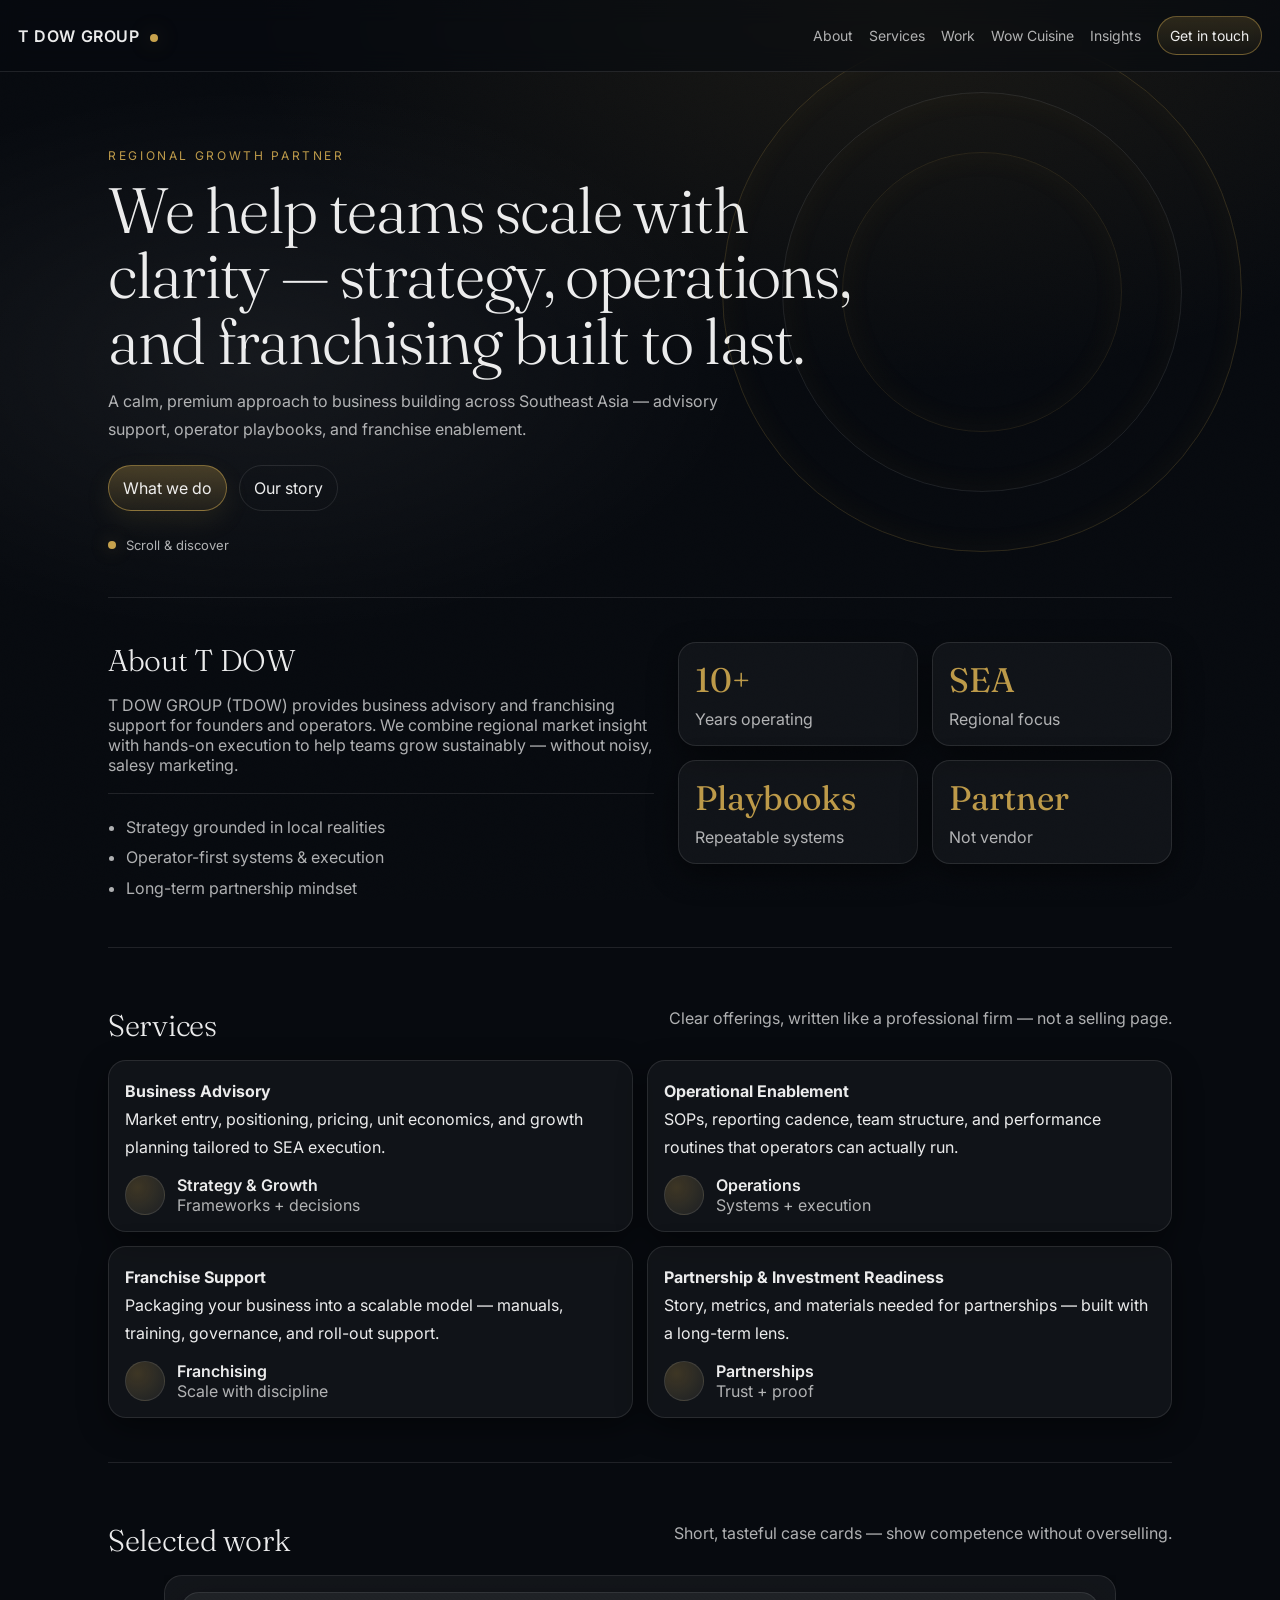
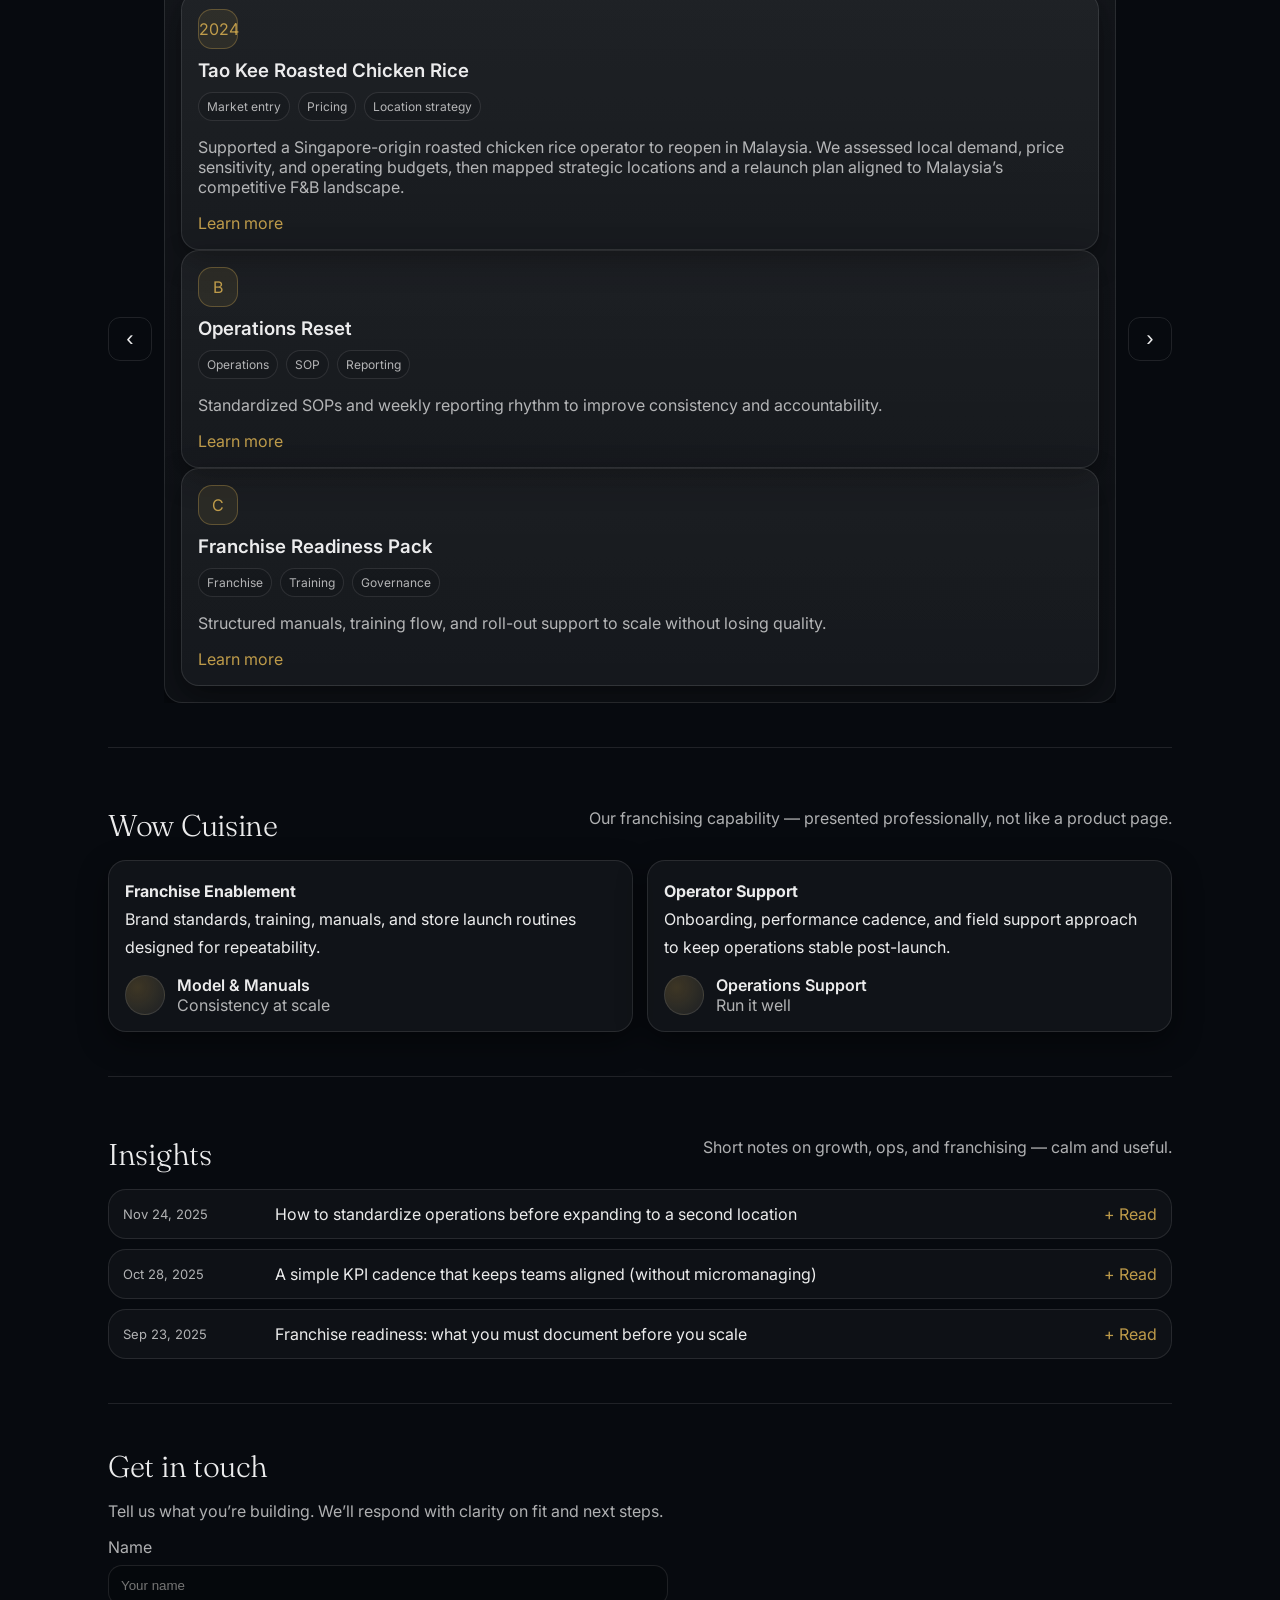
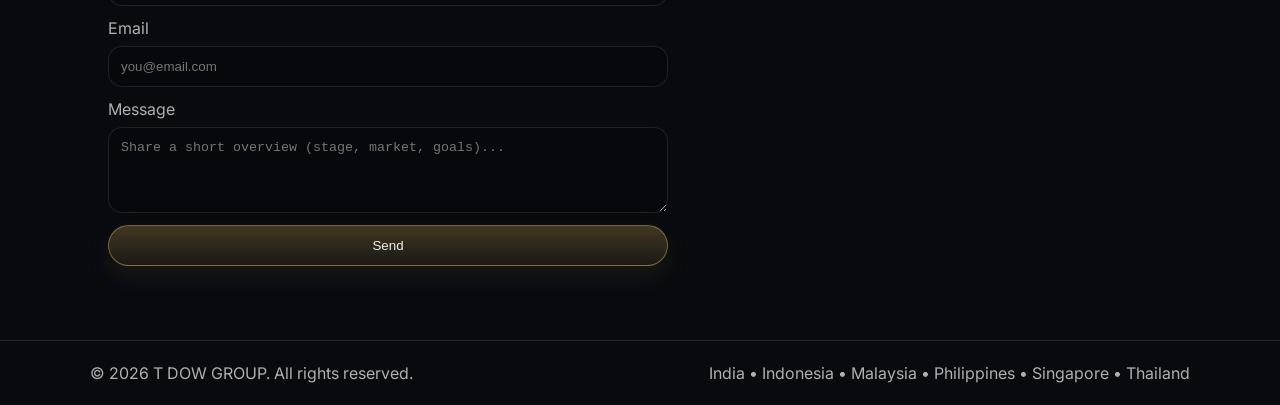
==== commit 94c33e47: "Update index.html" ====
--- a/index.html
+++ b/index.html
@@ -186,18 +186,21 @@
 
         <div class="track" id="track">
           <article class="card">
-            <div class="logoStub">A</div>
-            <h3>Market Expansion Playbook</h3>
-            <div class="meta">
-              <span class="tag">Strategy</span>
-              <span class="tag">SEA</span>
-              <span class="tag">Go-to-market</span>
-            </div>
-            <p class="muted">
-              Built a structured expansion plan with pricing logic, channel approach, and execution milestones.
-            </p>
-            <a class="link" href="#">Learn more</a>
-          </article>
+          <article class="card">
+  <div class="logoStub">2024</div>
+  <h3>Tao Kee Roasted Chicken Rice</h3>
+  <div class="meta">
+    <span class="tag">Market entry</span>
+    <span class="tag">Pricing</span>
+    <span class="tag">Location strategy</span>
+  </div>
+  <p class="muted">
+    Supported a Singapore-origin roasted chicken rice operator to reopen in Malaysia. We assessed local demand,
+    price sensitivity, and operating budgets, then mapped strategic locations and a relaunch plan aligned to
+    Malaysia’s competitive F&amp;B landscape.
+  </p>
+  <a class="link" href="#">Learn more</a>
+</article>
 
           <article class="card">
             <div class="logoStub">B</div>
@@ -335,3 +338,4 @@
 </html>
 
 
+
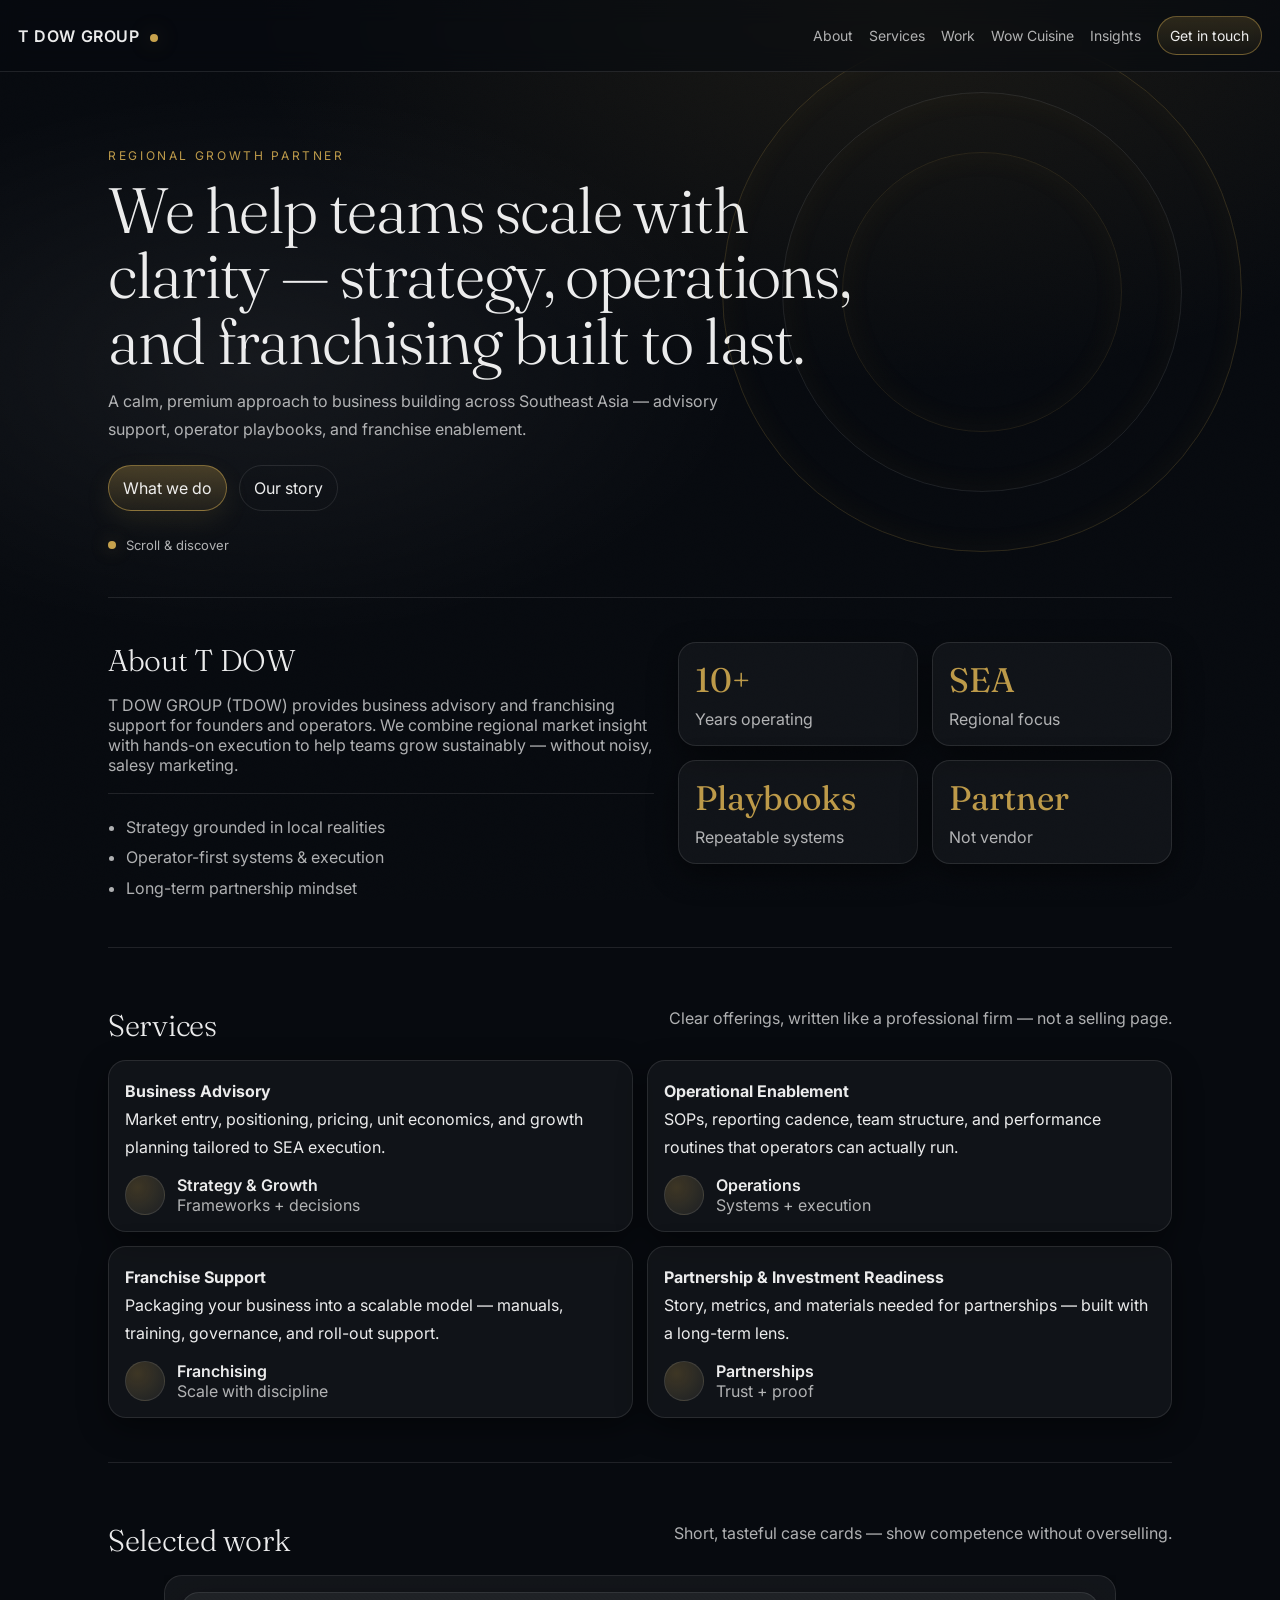
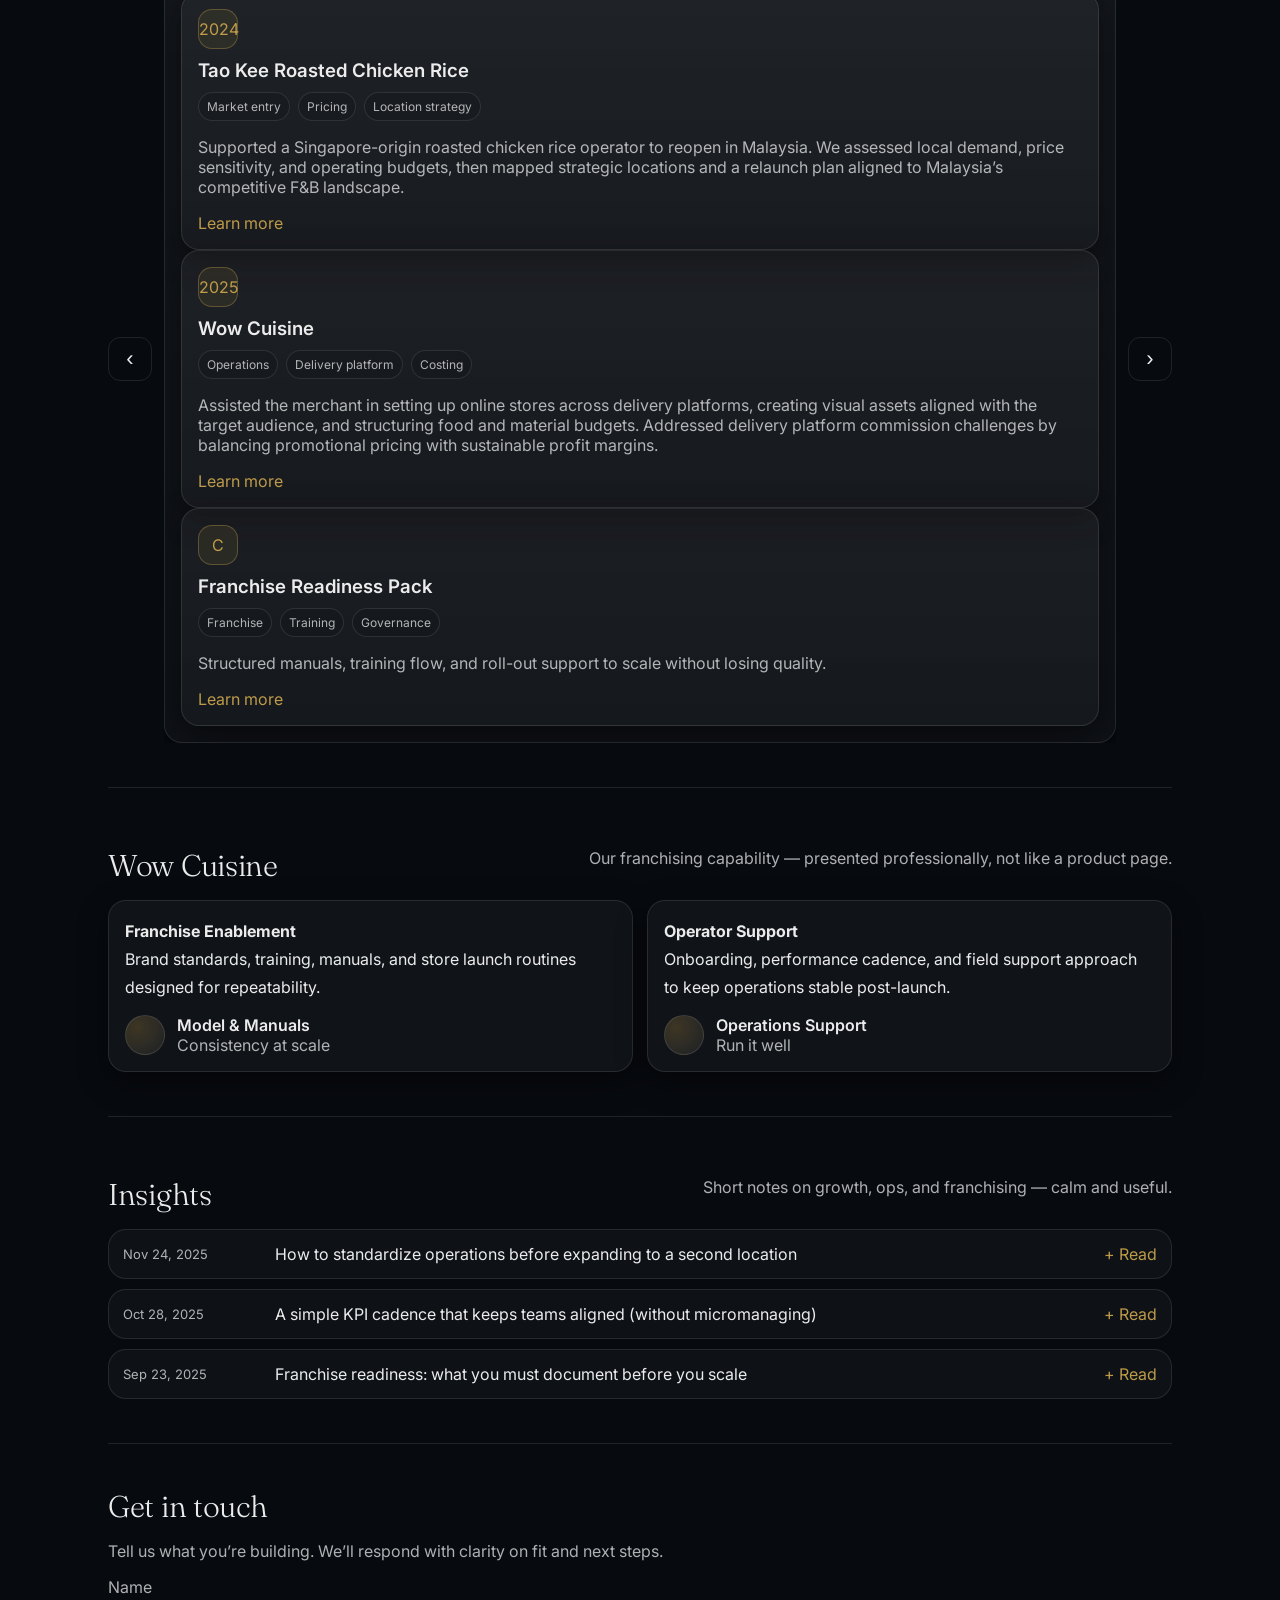
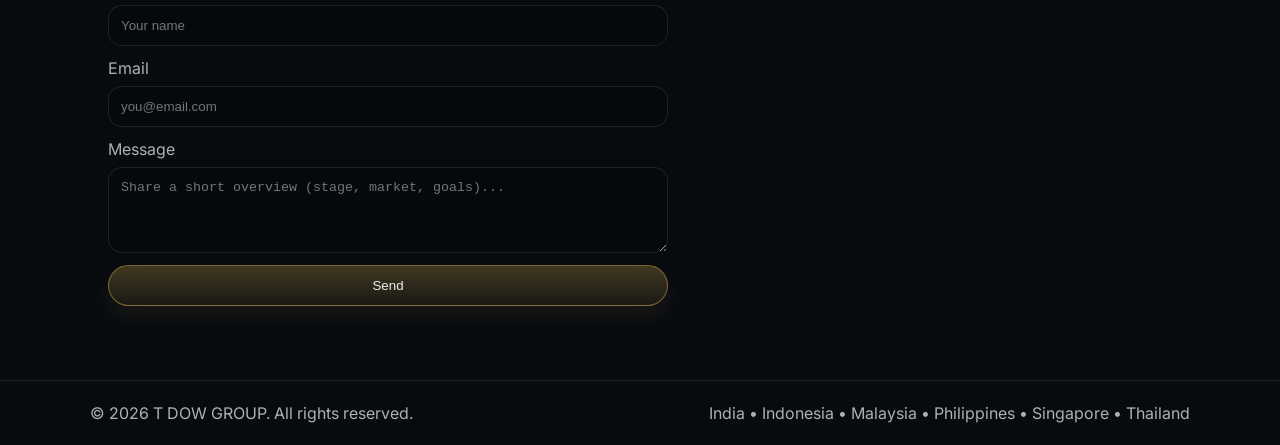
==== commit fb9cee6e: "Update index.html" ====
--- a/index.html
+++ b/index.html
@@ -203,18 +203,20 @@
 </article>
 
           <article class="card">
-            <div class="logoStub">B</div>
-            <h3>Operations Reset</h3>
-            <div class="meta">
-              <span class="tag">Operations</span>
-              <span class="tag">SOP</span>
-              <span class="tag">Reporting</span>
-            </div>
-            <p class="muted">
-              Standardized SOPs and weekly reporting rhythm to improve consistency and accountability.
-            </p>
-            <a class="link" href="#">Learn more</a>
-          </article>
+  <div class="logoStub">2025</div>
+  <h3>Wow Cuisine</h3>
+  <div class="meta">
+    <span class="tag">Operations</span>
+    <span class="tag">Delivery platform</span>
+    <span class="tag">Costing</span>
+  </div>
+  <p class="muted">
+    Assisted the merchant in setting up online stores across delivery platforms, creating visual assets
+    aligned with the target audience, and structuring food and material budgets. Addressed delivery
+    platform commission challenges by balancing promotional pricing with sustainable profit margins.
+  </p>
+  <a class="link" href="#">Learn more</a>
+</article>
 
           <article class="card">
             <div class="logoStub">C</div>
@@ -339,3 +341,4 @@
 
 
 
+
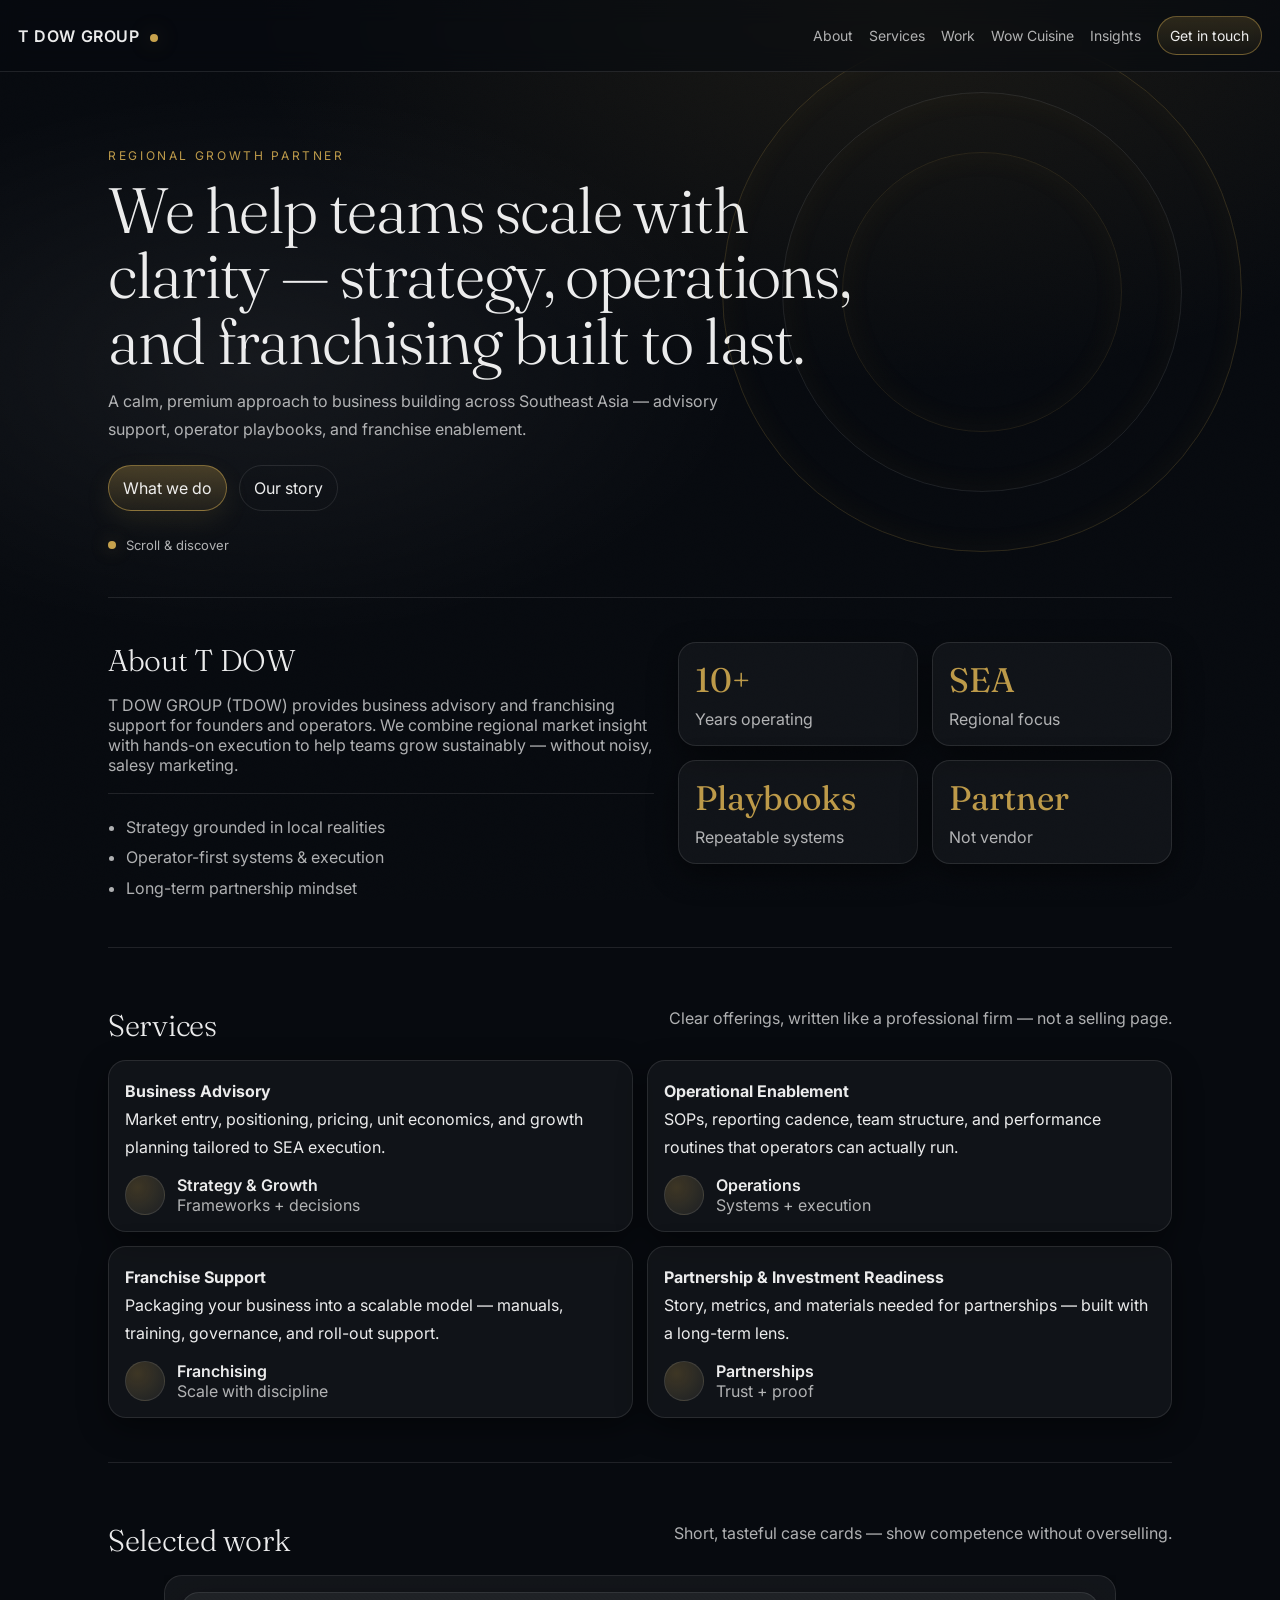
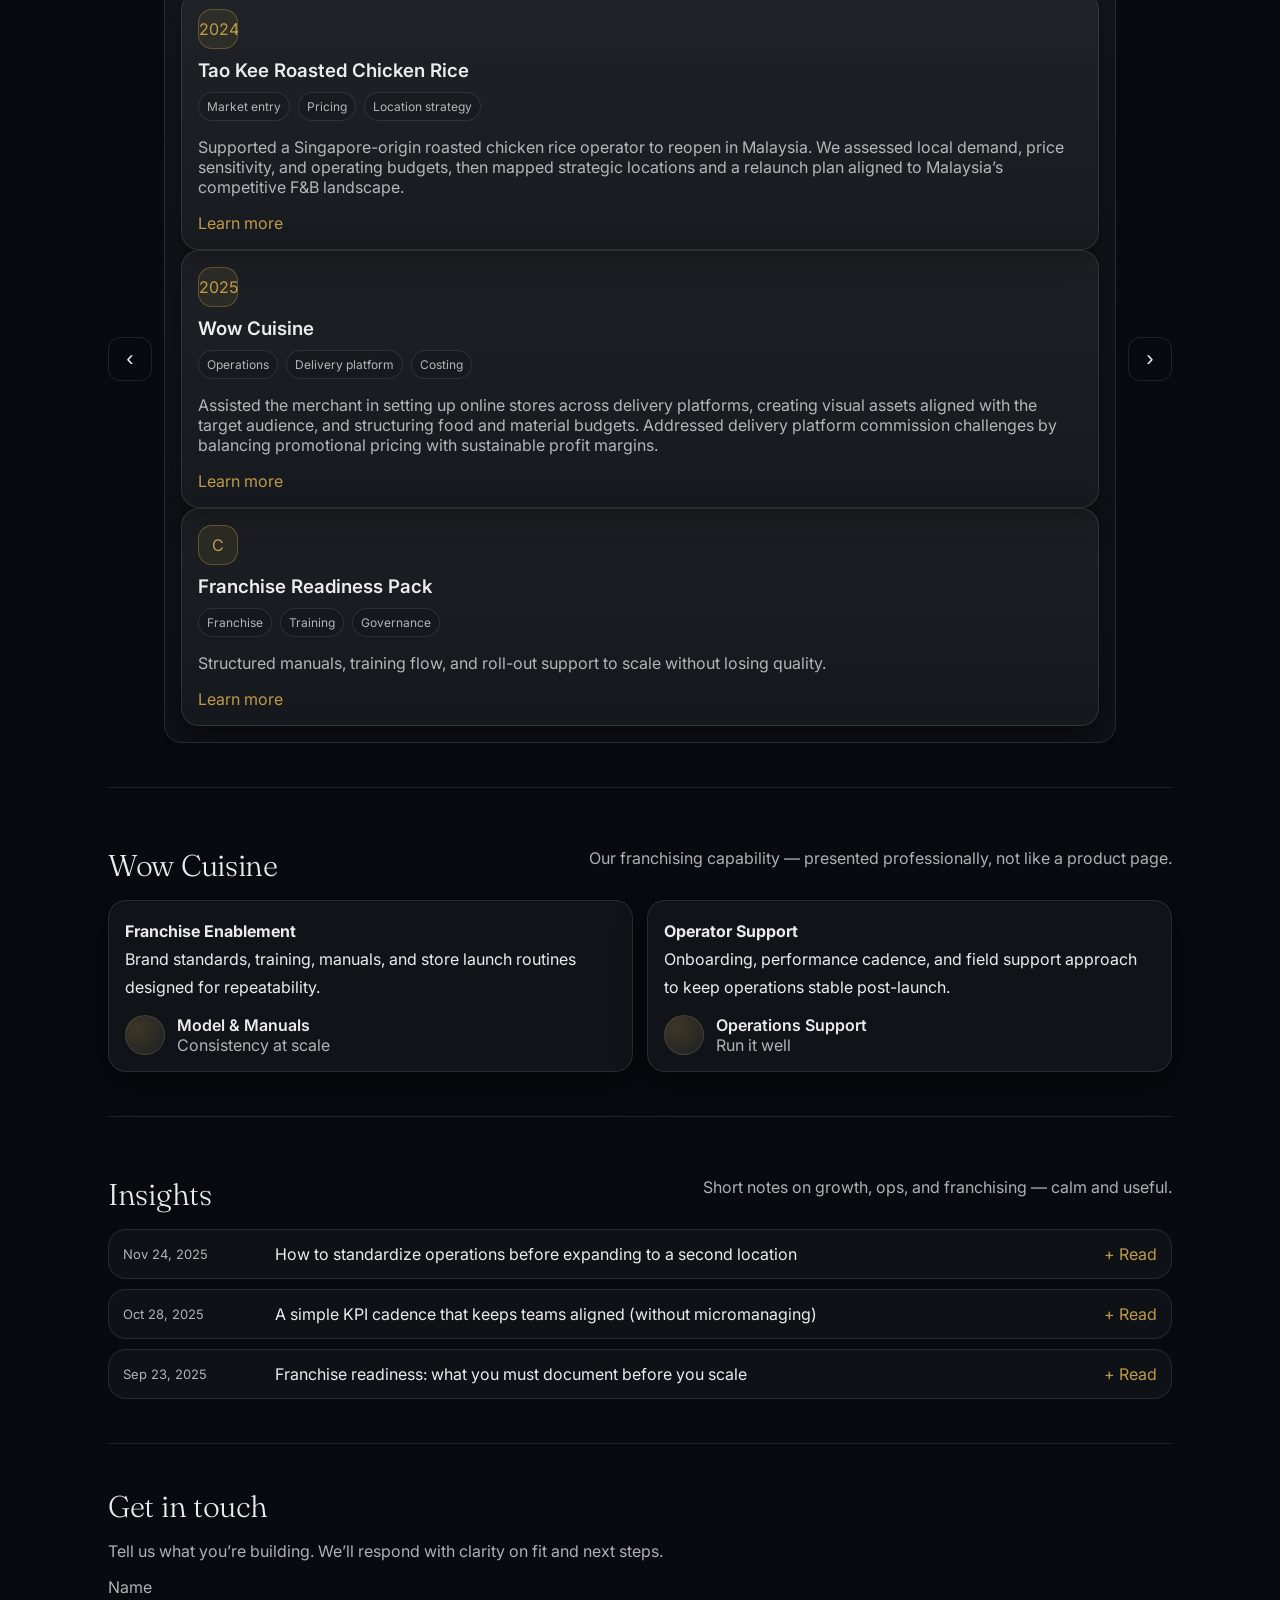
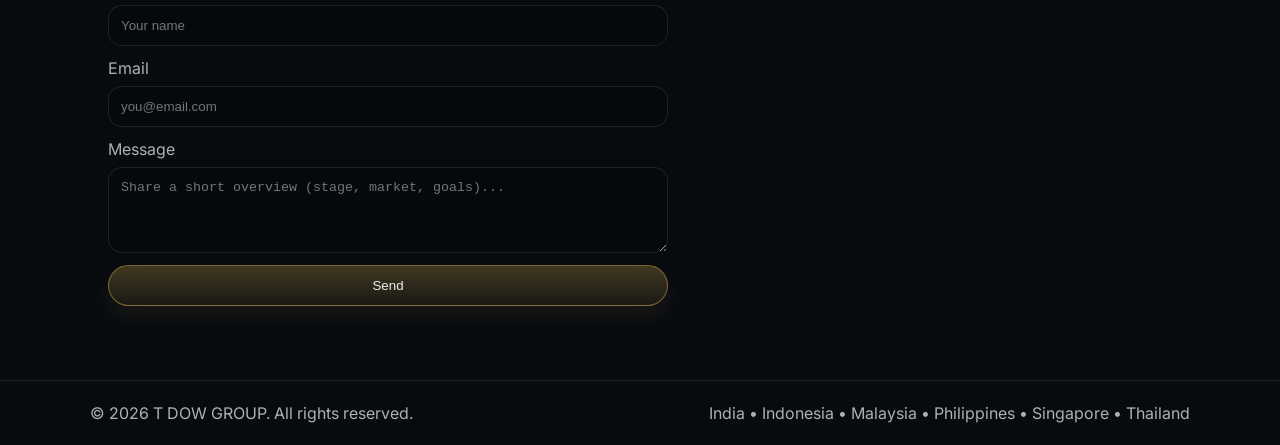
==== commit bc920b0c: "Update index.html" ====
--- a/index.html
+++ b/index.html
@@ -202,7 +202,7 @@
   <a class="link" href="#">Learn more</a>
 </article>
 
-          <article class="card">
+          <article class="card bg-wow">
   <div class="logoStub">2025</div>
   <h3>Wow Cuisine</h3>
   <div class="meta">
@@ -342,3 +342,4 @@
 
 
 
+
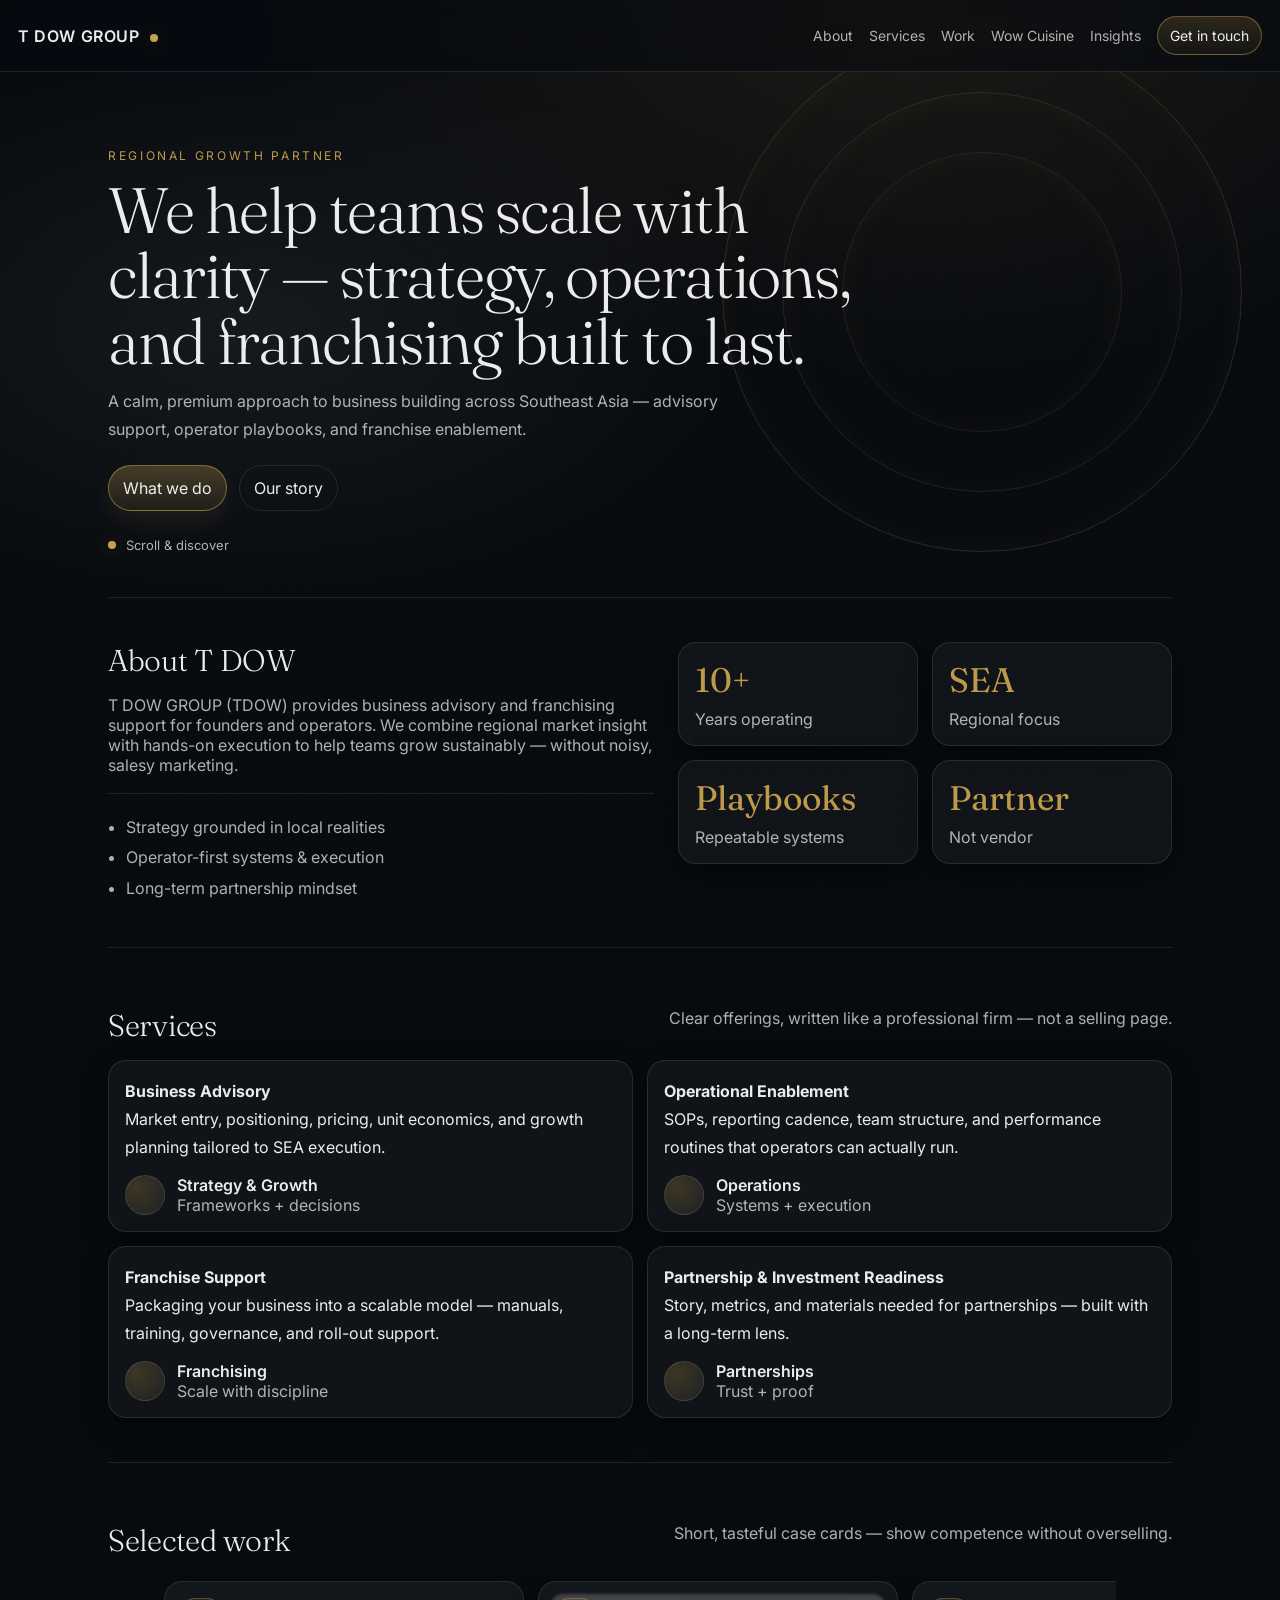
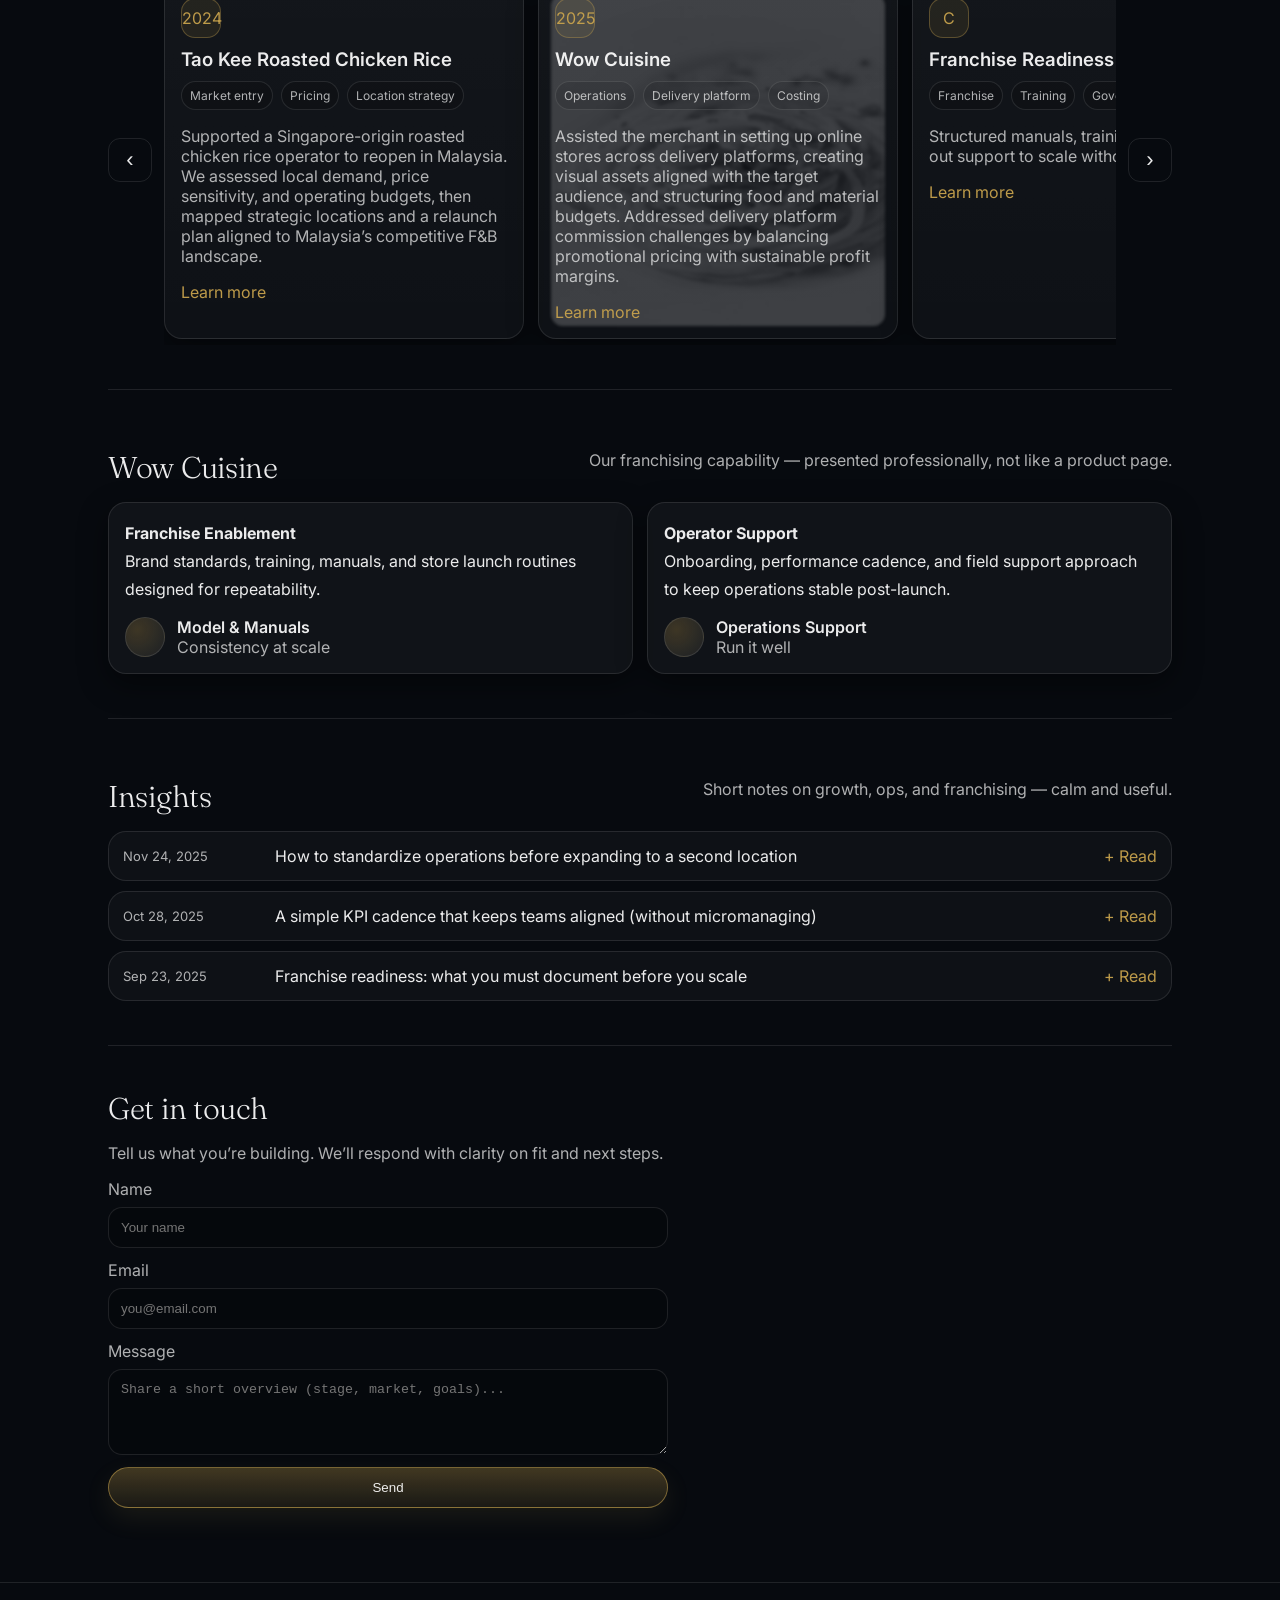
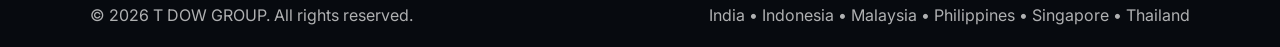
==== commit ae5da2f0: "Update index.html" ====
--- a/index.html
+++ b/index.html
@@ -184,8 +184,7 @@
       <div class="carousel" aria-label="Work carousel">
         <button class="iconBtn" id="prevBtn" aria-label="Previous">‹</button>
 
-        <div class="track" id="track">
-          <article class="card">
+        <div class="track" id="track">         
           <article class="card">
   <div class="logoStub">2024</div>
   <h3>Tao Kee Roasted Chicken Rice</h3>
@@ -343,3 +342,4 @@
 
 
 
+
--- a/style.css
+++ b/style.css
@@ -336,6 +336,18 @@
   gap: 12px;
   align-items:center;
 }
+
+/* Track: horizontal scroll area */
+.track{
+  display: flex;
+  gap: 16px;
+  overflow-x: auto;
+  scroll-snap-type: x mandatory;
+  scroll-behavior: smooth;
+  padding: 6px 2px;
+  -webkit-overflow-scrolling: touch;
+}
+
 .iconBtn{
   width:44px; height:44px;
   border-radius: 12px;
@@ -349,18 +361,46 @@
 :root[data-theme="light"] .iconBtn:hover{ border-color: rgba(0,0,0,0.20); }
 
 .track{
-  display:flex;
+   display:flex;
   gap: 14px;
-  overflow:hidden;
-  scroll-behavior:smooth;
-}
+  overflow-x: auto;           /* ✅ allow horizontal scroll */
+  overflow-y: hidden;
+  scroll-behavior: smooth;
+  scroll-snap-type: x mandatory;
+  -webkit-overflow-scrolling: touch;
+  padding: 6px 2px;
+}
+
 .card{
+  flex: 0 0 min(360px, 86vw);
   min-width: min(360px, 86vw);
   border:1px solid var(--line);
   background: linear-gradient(180deg, rgba(255,255,255,0.05), rgba(255,255,255,0.03));
   border-radius: var(--radius);
   padding: 16px;
   box-shadow: var(--shadow);
+  position: relative;   
+  overflow: hidden;
+  scroll-snap-align: start;
+}
+
+.card > * {
+  position: relative;
+  z-index: 1;
+}
+
+.card.bg-wow::before {
+  content: "";
+  position: absolute;
+  inset: 12px;
+  background-image: url("images/wow-cuisine-pasta.jpg");
+  background-size: cover;
+  background-position: center;
+  opacity: 0.20;
+  filter: grayscale(100%) blur(1.5px);
+  z-index: 0;
+  border-radius: 12px;
+  pointer-events: none;
 }
 
 /* Light mode card surface */
@@ -547,3 +587,6 @@
   }
 }
 
+
+
+
